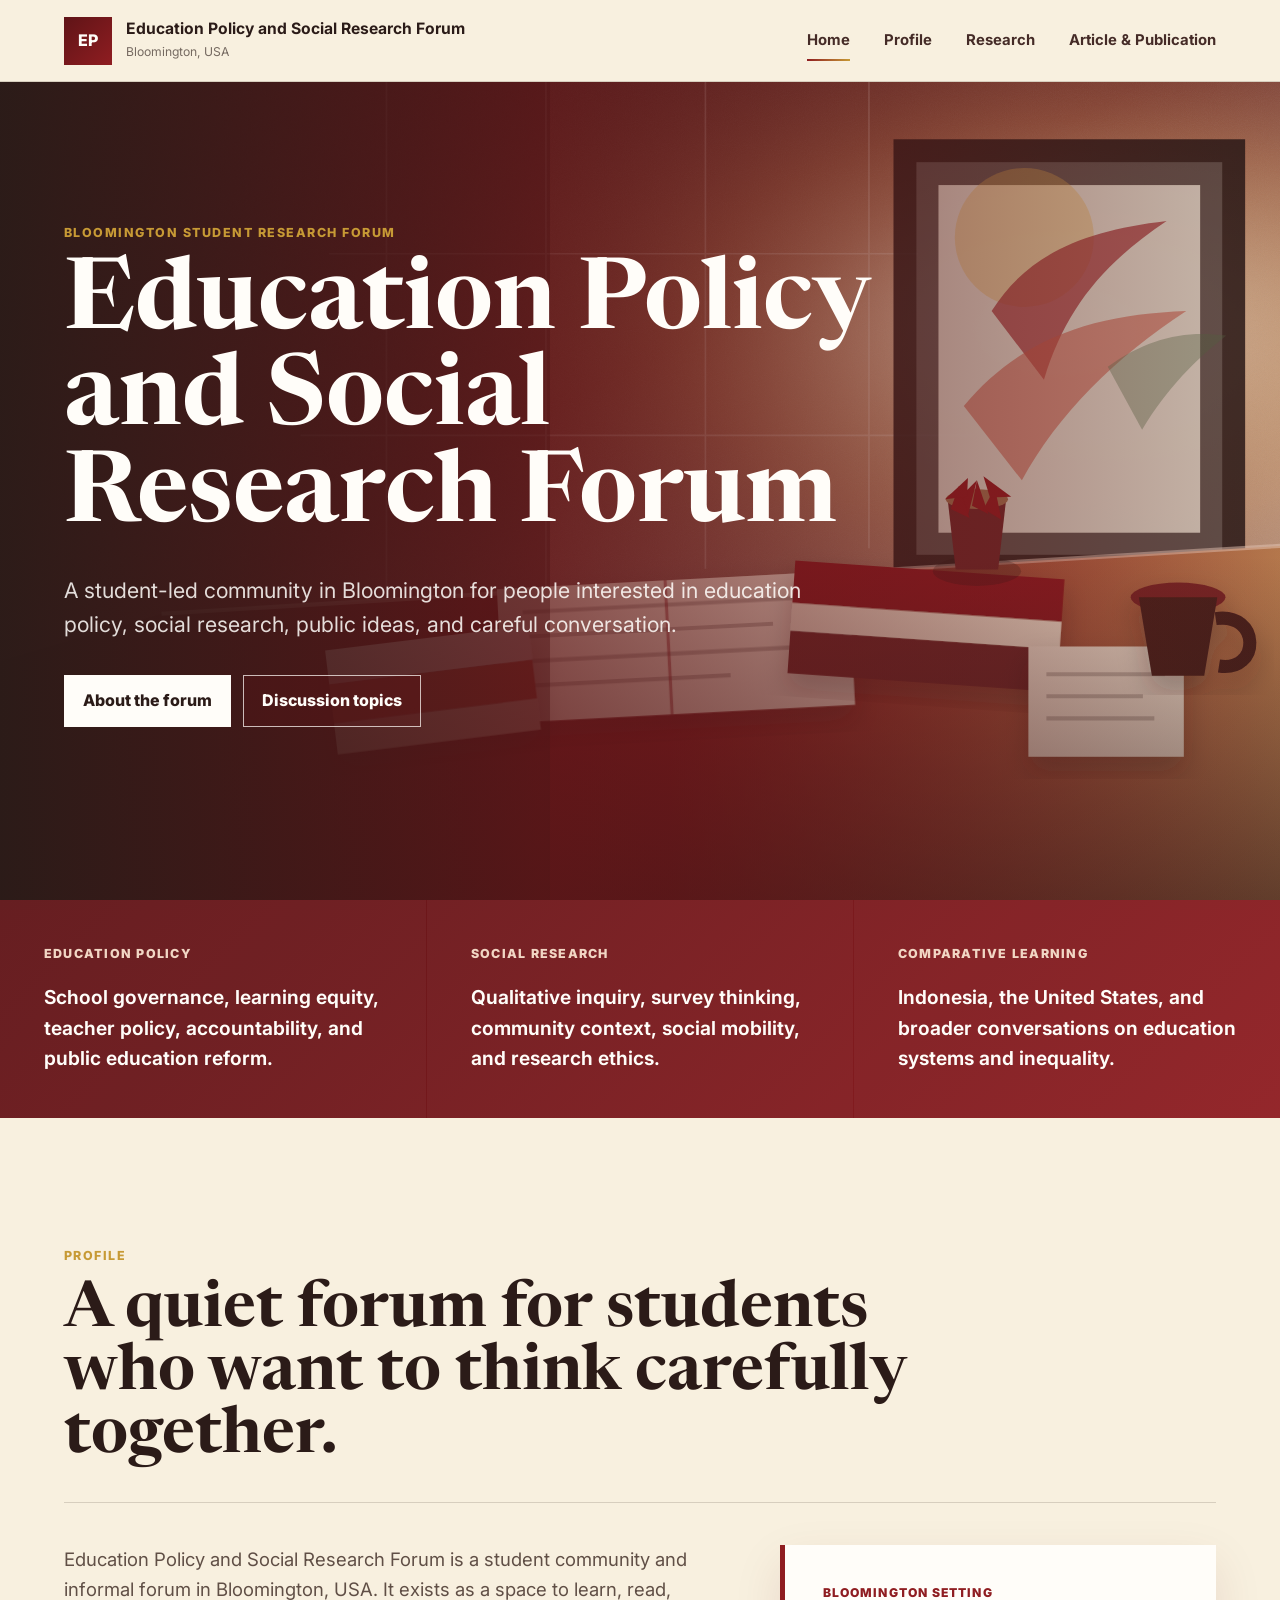
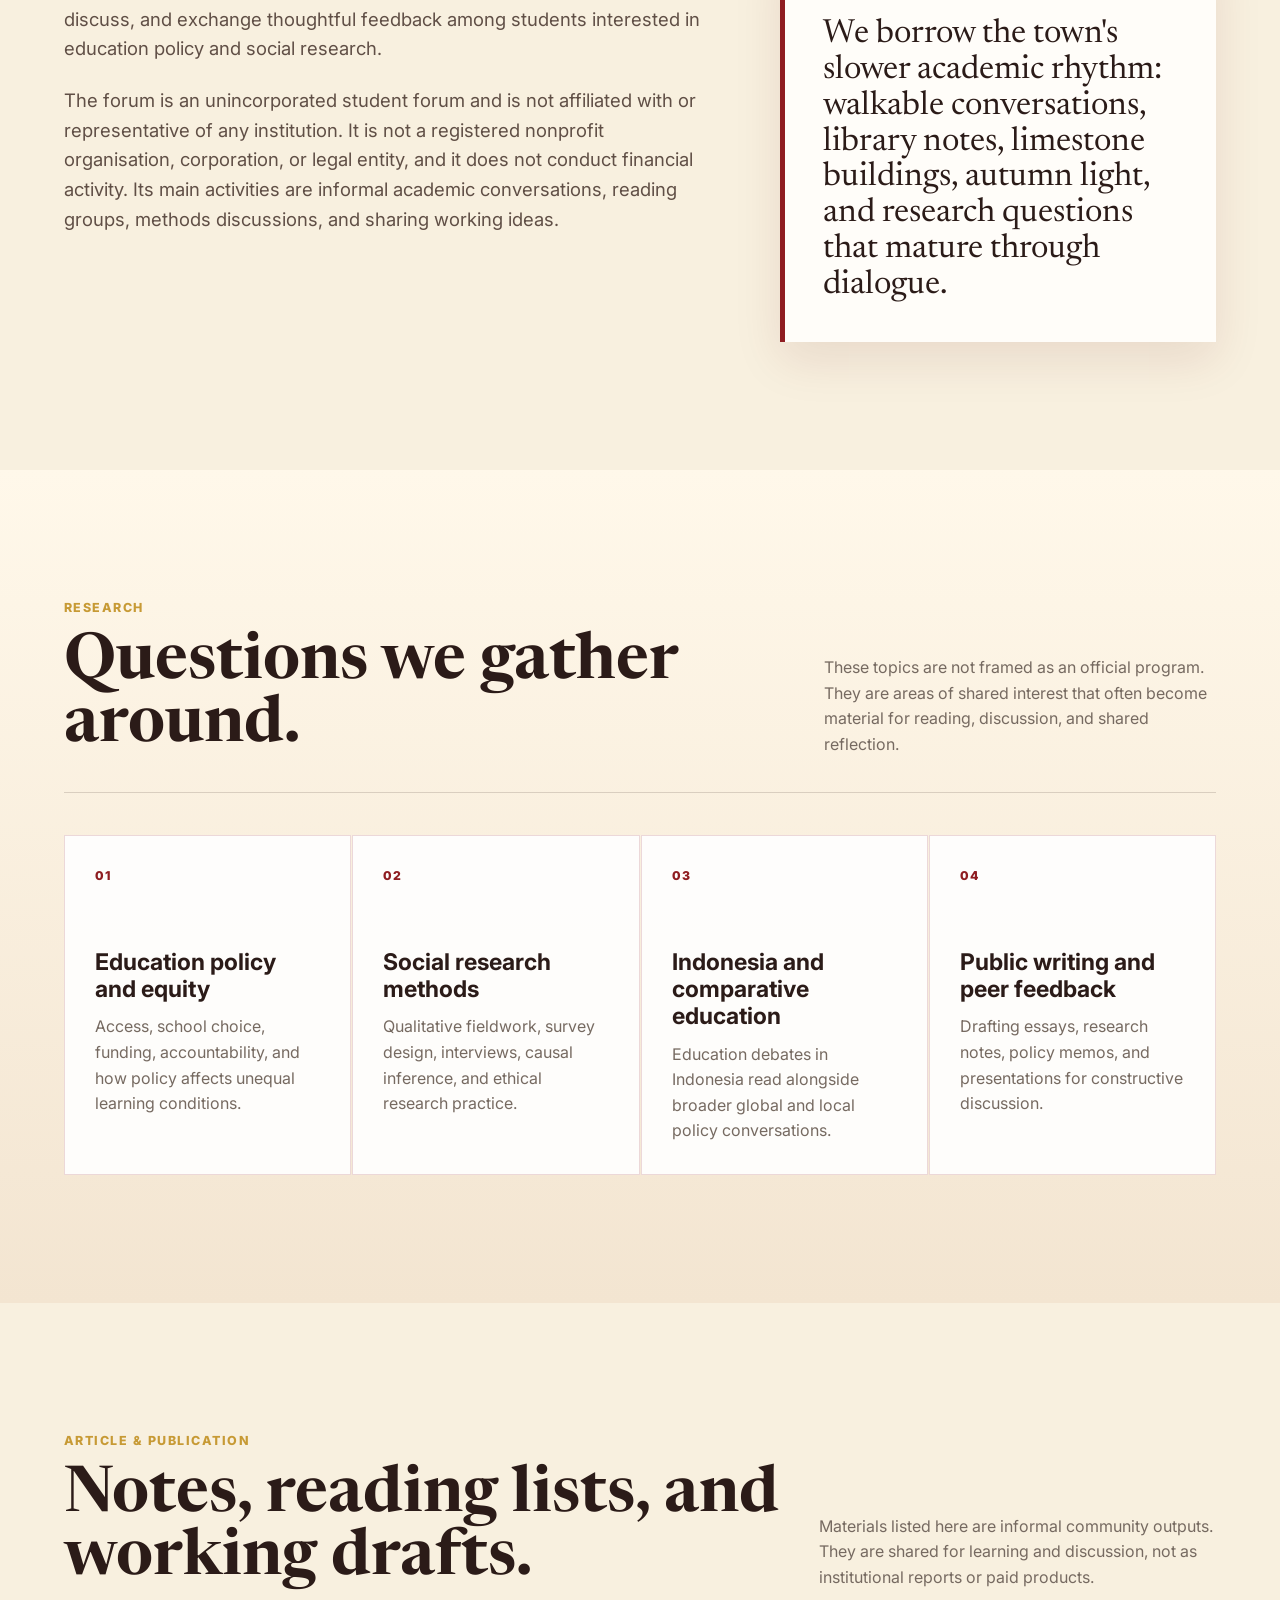
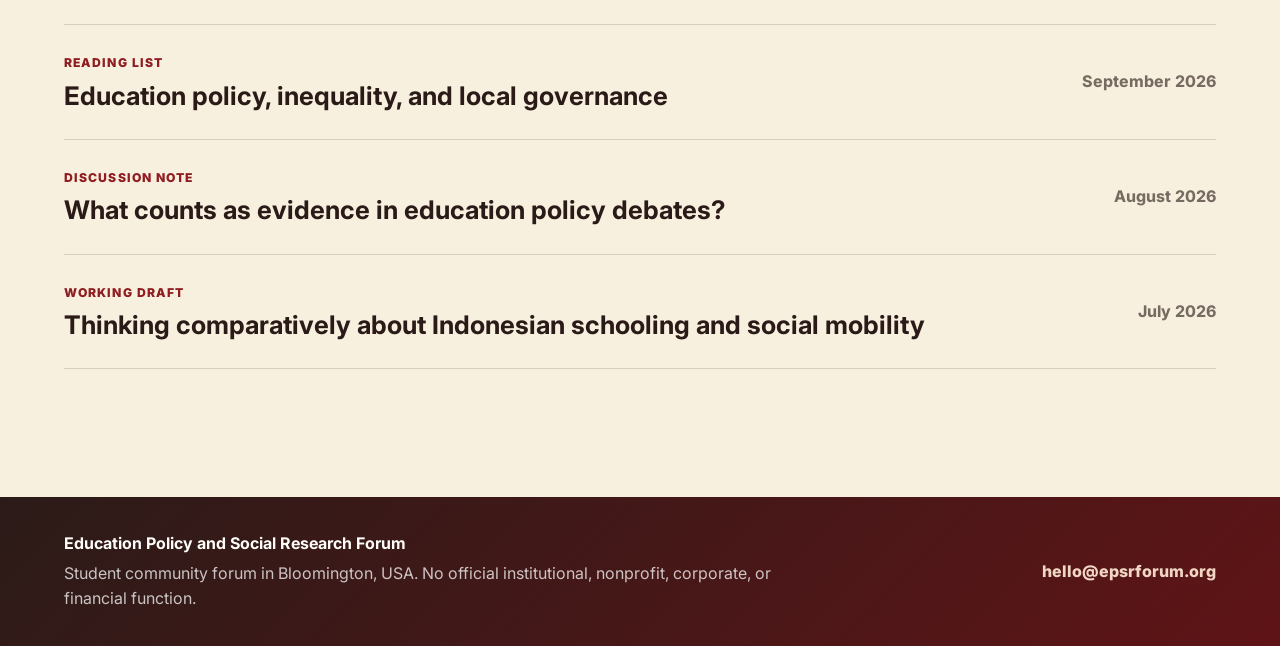
==== index.html @ b60c04cc "Rename site from collective to forum" ====
<!doctype html>
<html lang="en">
  <head>
    <meta charset="utf-8">
    <meta name="viewport" content="width=device-width, initial-scale=1">
    <title>Education Policy and Social Research Forum</title>
    <meta
      name="description"
      content="A student community in Bloomington, USA, for education policy and social research conversations. Not an official institution, nonprofit organisation, corporation, or financial entity."
    >
    <link rel="preconnect" href="https://fonts.googleapis.com">
    <link rel="preconnect" href="https://fonts.gstatic.com" crossorigin>
    <link
      href="https://fonts.googleapis.com/css2?family=Inter:wght@400;500;600;700;800&family=Newsreader:opsz,wght@6..72,500;6..72,650&display=swap"
      rel="stylesheet"
    >
    <link rel="stylesheet" href="styles.css">
  </head>
  <body>
    <header class="site-header" data-header>
      <a class="brand" href="#home" aria-label="Education Policy and Social Research Forum">
        <span class="brand-mark" aria-hidden="true">EP</span>
        <span>
          <strong>Education Policy and Social Research Forum</strong>
          <small>Bloomington, USA</small>
        </span>
      </a>

      <button class="nav-toggle" type="button" aria-label="Open menu" aria-expanded="false" data-nav-toggle>
        <span></span>
        <span></span>
      </button>

      <nav class="site-nav" aria-label="Main navigation" data-nav>
        <a href="#home">Home</a>
        <a href="#profile">Profile</a>
        <a href="#research">Research</a>
        <a href="#publication">Article & Publication</a>
      </nav>
    </header>

    <main>
      <section class="hero" id="home">
        <div class="hero-media" aria-hidden="true">
          <img src="assets/bloomington-study-hero.svg" alt="">
        </div>
        <div class="hero-overlay"></div>
        <div class="hero-content">
          <p class="section-kicker">Bloomington student research forum</p>
          <h1>Education Policy and Social Research Forum</h1>
          <p class="hero-lede">
            A student-led community in Bloomington for people interested in education policy,
            social research, public ideas, and careful conversation.
          </p>
          <div class="hero-actions" aria-label="Primary links">
            <a class="button primary" href="#profile">About the forum</a>
            <a class="button secondary" href="#research">Discussion topics</a>
          </div>
        </div>
      </section>

      <section class="status-band" aria-label="Forum focus areas">
        <article>
          <span>Education policy</span>
          <p>School governance, learning equity, teacher policy, accountability, and public education reform.</p>
        </article>
        <article>
          <span>Social research</span>
          <p>Qualitative inquiry, survey thinking, community context, social mobility, and research ethics.</p>
        </article>
        <article>
          <span>Comparative learning</span>
          <p>Indonesia, the United States, and broader conversations on education systems and inequality.</p>
        </article>
      </section>

      <section class="section profile-section" id="profile">
        <div class="section-heading">
          <p class="section-kicker">Profile</p>
          <h2>A quiet forum for students who want to think carefully together.</h2>
        </div>
        <div class="profile-layout">
          <div class="profile-text">
            <p>
              Education Policy and Social Research Forum is a student community and
              informal forum in Bloomington, USA. It exists as a space to learn, read,
              discuss, and exchange thoughtful feedback among students interested in
              education policy and social research.
            </p>
            <p>
              The forum is an unincorporated student forum and is not affiliated with
              or representative of any institution. It is not a registered nonprofit
              organisation, corporation, or legal entity, and it does not conduct financial
              activity. Its main activities are informal academic conversations, reading
              groups, methods discussions, and sharing working ideas.
            </p>
          </div>
          <aside class="profile-note">
            <span>Bloomington setting</span>
            <p>
              We borrow the town's slower academic rhythm: walkable conversations, library
              notes, limestone buildings, autumn light, and research questions that mature
              through dialogue.
            </p>
          </aside>
        </div>
      </section>

      <section class="section research-section" id="research">
        <div class="section-heading split">
          <div>
            <p class="section-kicker">Research</p>
            <h2>Questions we gather around.</h2>
          </div>
          <p>
            These topics are not framed as an official program. They are areas of shared
            interest that often become material for reading, discussion, and shared reflection.
          </p>
        </div>

        <div class="research-grid">
          <article class="research-card">
            <span>01</span>
            <h3>Education policy and equity</h3>
            <p>Access, school choice, funding, accountability, and how policy affects unequal learning conditions.</p>
          </article>
          <article class="research-card">
            <span>02</span>
            <h3>Social research methods</h3>
            <p>Qualitative fieldwork, survey design, interviews, causal inference, and ethical research practice.</p>
          </article>
          <article class="research-card">
            <span>03</span>
            <h3>Indonesia and comparative education</h3>
            <p>Education debates in Indonesia read alongside broader global and local policy conversations.</p>
          </article>
          <article class="research-card">
            <span>04</span>
            <h3>Public writing and peer feedback</h3>
            <p>Drafting essays, research notes, policy memos, and presentations for constructive discussion.</p>
          </article>
        </div>
      </section>

      <section class="section publication-section" id="publication">
        <div class="publication-head">
          <div>
            <p class="section-kicker">Article & Publication</p>
            <h2>Notes, reading lists, and working drafts.</h2>
          </div>
          <p>
            Materials listed here are informal community outputs. They are shared for learning
            and discussion, not as institutional reports or paid products.
          </p>
        </div>

        <div class="publication-list">
          <article class="publication-item">
            <div>
              <span>Reading list</span>
              <h3>Education policy, inequality, and local governance</h3>
            </div>
            <time datetime="2026-09">September 2026</time>
          </article>
          <article class="publication-item">
            <div>
              <span>Discussion note</span>
              <h3>What counts as evidence in education policy debates?</h3>
            </div>
            <time datetime="2026-08">August 2026</time>
          </article>
          <article class="publication-item">
            <div>
              <span>Working draft</span>
              <h3>Thinking comparatively about Indonesian schooling and social mobility</h3>
            </div>
            <time datetime="2026-07">July 2026</time>
          </article>
        </div>
      </section>
    </main>

    <footer class="site-footer">
      <div>
        <strong>Education Policy and Social Research Forum</strong>
        <p>Student community forum in Bloomington, USA. No official institutional, nonprofit, corporate, or financial function.</p>
      </div>
      <a href="mailto:hello@epsrforum.org">hello@epsrforum.org</a>
    </footer>

    <script src="script.js"></script>
  </body>
</html>
---- styles.css ----
:root {
  --ink: #2b1b18;
  --cream: #f8f0df;
  --cream-strong: #eadcc4;
  --crimson: #8f1d21;
  --crimson-deep: #5f1417;
  --crimson-soft: #f4dfdc;
  --limestone: #f8f0df;
  --limestone-strong: #eadcc4;
  --leaf: #526947;
  --gold: #c79a35;
  --muted: #766a61;
  --line: rgba(43, 27, 24, 0.16);
  --white: #fffdf9;
  --shadow: 0 28px 70px rgba(95, 20, 23, 0.2);
}

* {
  box-sizing: border-box;
}

html {
  scroll-behavior: smooth;
}

section[id] {
  scroll-margin-top: 92px;
}

body {
  margin: 0;
  background: var(--limestone);
  color: var(--ink);
  font-family: Inter, system-ui, -apple-system, BlinkMacSystemFont, "Segoe UI", sans-serif;
  line-height: 1.6;
  text-rendering: optimizeLegibility;
}

a {
  color: inherit;
  text-decoration: none;
}

a:focus-visible,
button:focus-visible {
  outline: 3px solid rgba(143, 29, 33, 0.42);
  outline-offset: 4px;
}

.site-header {
  align-items: center;
  background: rgba(248, 240, 223, 0.92);
  backdrop-filter: blur(18px);
  border-bottom: 1px solid var(--line);
  display: flex;
  gap: 22px;
  height: 82px;
  justify-content: space-between;
  left: 0;
  padding: 0 clamp(20px, 5vw, 72px);
  position: sticky;
  right: 0;
  top: 0;
  z-index: 20;
}

.brand {
  align-items: center;
  display: flex;
  gap: 14px;
  min-width: 320px;
}

.brand-mark {
  align-items: center;
  background: linear-gradient(135deg, var(--crimson-deep), var(--crimson));
  color: var(--white);
  display: inline-flex;
  flex: 0 0 auto;
  font-weight: 800;
  height: 48px;
  justify-content: center;
  letter-spacing: 0;
  width: 48px;
}

.brand strong,
.brand small {
  display: block;
}

.brand strong {
  font-size: 0.98rem;
  line-height: 1.12;
  max-width: 420px;
}

.brand small {
  color: var(--muted);
  font-size: 0.76rem;
  margin-top: 4px;
}

.site-nav {
  align-items: center;
  display: flex;
  gap: clamp(18px, 3vw, 34px);
}

.site-nav a {
  color: #452b27;
  font-size: 0.93rem;
  font-weight: 700;
  position: relative;
}

.site-nav a::after {
  background: linear-gradient(90deg, var(--crimson), var(--gold));
  bottom: -9px;
  content: "";
  height: 2px;
  left: 0;
  position: absolute;
  transform: scaleX(0);
  transform-origin: left;
  transition: transform 180ms ease;
  width: 100%;
}

.site-nav a:hover::after,
.site-nav a.active::after {
  transform: scaleX(1);
}

.nav-toggle {
  background: transparent;
  border: 0;
  display: none;
  height: 42px;
  padding: 0;
  width: 42px;
}

.nav-toggle span {
  background: var(--ink);
  display: block;
  height: 2px;
  margin: 8px 6px;
}

.hero {
  min-height: calc(100vh - 82px);
  overflow: hidden;
  position: relative;
}

.hero-media {
  inset: 0;
  position: absolute;
}

.hero-media img {
  height: 100%;
  object-fit: cover;
  object-position: center;
  width: 100%;
}

.hero-overlay {
  background:
    linear-gradient(90deg, rgba(43, 27, 24, 0.94), rgba(95, 20, 23, 0.7) 42%, rgba(95, 20, 23, 0.08)),
    linear-gradient(0deg, rgba(43, 27, 24, 0.62), transparent 42%);
  inset: 0;
  position: absolute;
}

.hero-content {
  color: var(--white);
  max-width: 980px;
  padding: clamp(82px, 11vw, 150px) clamp(20px, 5vw, 72px) clamp(76px, 9vw, 120px);
  position: relative;
}

.section-kicker {
  color: var(--gold);
  font-size: 0.78rem;
  font-weight: 800;
  letter-spacing: 0.12em;
  margin: 0 0 14px;
  text-transform: uppercase;
}

h1,
h2 {
  font-family: Newsreader, Georgia, serif;
  font-weight: 650;
  letter-spacing: 0;
  line-height: 0.98;
  margin: 0;
}

h1 {
  font-size: clamp(3rem, 7.7vw, 7rem);
  max-width: 980px;
}

h2 {
  font-size: clamp(2.25rem, 5vw, 4.5rem);
  max-width: 900px;
}

h3 {
  letter-spacing: 0;
  line-height: 1.18;
}

.hero-lede {
  color: rgba(255, 253, 249, 0.86);
  font-size: clamp(1.08rem, 1.8vw, 1.34rem);
  margin: 26px 0 0;
  max-width: 760px;
}

.hero-actions {
  display: flex;
  flex-wrap: wrap;
  gap: 12px;
  margin-top: 34px;
}

.button {
  align-items: center;
  border: 1px solid rgba(255, 253, 249, 0.72);
  display: inline-flex;
  font-weight: 800;
  min-height: 50px;
  padding: 12px 18px;
}

.button.primary {
  background: var(--white);
  color: var(--ink);
}

.button.secondary {
  background: rgba(95, 20, 23, 0.28);
  color: var(--white);
}

.status-band {
  background: linear-gradient(135deg, var(--crimson-deep), var(--crimson));
  color: var(--white);
  display: grid;
  gap: 1px;
  grid-template-columns: repeat(3, 1fr);
}

.status-band article {
  background: rgba(255, 255, 255, 0.045);
  min-height: 190px;
  padding: clamp(24px, 4vw, 44px);
}

.status-band span {
  color: #f1d6c4;
  display: block;
  font-size: 0.78rem;
  font-weight: 850;
  letter-spacing: 0.1em;
  margin-bottom: 18px;
  text-transform: uppercase;
}

.status-band p {
  font-size: clamp(1.04rem, 1.5vw, 1.25rem);
  font-weight: 650;
  margin: 0;
  max-width: 430px;
}

.section {
  padding: clamp(76px, 10vw, 128px) clamp(20px, 5vw, 72px);
}

.section-heading {
  border-bottom: 1px solid var(--line);
  padding-bottom: 34px;
}

.section-heading.split {
  align-items: end;
  display: grid;
  gap: 32px;
  grid-template-columns: minmax(0, 0.78fr) minmax(280px, 0.42fr);
}

.section-heading.split > p {
  color: var(--muted);
  margin: 0;
}

.profile-layout {
  display: grid;
  gap: clamp(32px, 6vw, 78px);
  grid-template-columns: minmax(0, 0.85fr) minmax(320px, 0.58fr);
  padding-top: 42px;
}

.profile-text {
  color: #604f46;
  font-size: clamp(1.05rem, 1.45vw, 1.22rem);
}

.profile-text p {
  margin: 0;
  max-width: 820px;
}

.profile-text p + p {
  margin-top: 22px;
}

.profile-note {
  background: var(--white);
  border-left: 5px solid var(--crimson);
  box-shadow: 0 18px 45px rgba(95, 20, 23, 0.1);
  min-height: 280px;
  padding: clamp(24px, 4vw, 38px);
}

.profile-note span,
.publication-item span,
.research-card span {
  color: var(--crimson);
  display: block;
  font-size: 0.76rem;
  font-weight: 850;
  letter-spacing: 0.09em;
  text-transform: uppercase;
}

.profile-note p {
  font-family: Newsreader, Georgia, serif;
  font-size: clamp(1.55rem, 2.6vw, 2.1rem);
  line-height: 1.08;
  margin: 14px 0 0;
}

.research-section {
  background: linear-gradient(180deg, #fff8ea, #f3e5d1);
}

.research-grid {
  display: grid;
  gap: 1px;
  grid-template-columns: repeat(4, minmax(0, 1fr));
  margin-top: 42px;
}

.research-card {
  background: rgba(255, 255, 255, 0.9);
  border: 1px solid rgba(143, 29, 33, 0.16);
  min-height: 330px;
  padding: clamp(22px, 3vw, 30px);
}

.research-card span {
  margin-bottom: 64px;
}

.research-card h3 {
  font-size: clamp(1.2rem, 1.8vw, 1.55rem);
  margin: 0;
}

.research-card p {
  color: var(--muted);
  margin: 11px 0 0;
}

.publication-head {
  align-items: end;
  border-bottom: 1px solid var(--line);
  display: grid;
  gap: 32px;
  grid-template-columns: minmax(0, 0.82fr) minmax(280px, 0.45fr);
  padding-bottom: 34px;
}

.publication-head > p {
  color: var(--muted);
  margin: 0;
}

.publication-list {
  border-top: 0;
}

.publication-item {
  align-items: center;
  border-bottom: 1px solid var(--line);
  display: grid;
  gap: 20px;
  grid-template-columns: minmax(0, 1fr) auto;
  padding: 28px 0;
}

.publication-item h3 {
  font-size: clamp(1.16rem, 2vw, 1.65rem);
  margin: 8px 0 0;
  max-width: 880px;
}

.publication-item time {
  color: var(--muted);
  font-weight: 750;
  white-space: nowrap;
}

.site-footer {
  align-items: center;
  background: linear-gradient(135deg, var(--ink), var(--crimson-deep));
  color: var(--white);
  display: flex;
  gap: 24px;
  justify-content: space-between;
  padding: 34px clamp(20px, 5vw, 72px);
}

.site-footer p {
  color: rgba(255, 255, 255, 0.74);
  margin: 4px 0 0;
  max-width: 760px;
}

.site-footer a {
  color: #f1d6c4;
  font-weight: 800;
}

@media (max-width: 1060px) {
  .site-header {
    gap: 16px;
  }

  .brand {
    min-width: 260px;
  }

  .brand strong {
    max-width: 330px;
  }

  .research-grid {
    grid-template-columns: repeat(2, minmax(0, 1fr));
  }
}

@media (max-width: 840px) {
  .site-header {
    height: 76px;
    padding-left: 16px;
    padding-right: 18px;
  }

  .brand {
    min-width: 0;
  }

  .brand strong {
    font-size: 0.92rem;
    max-width: 220px;
  }

  .brand small {
    display: none;
  }

  .nav-toggle {
    display: block;
    flex: 0 0 auto;
  }

  .site-nav {
    align-items: stretch;
    background: var(--white);
    border-bottom: 1px solid var(--line);
    box-shadow: var(--shadow);
    display: none;
    flex-direction: column;
    gap: 0;
    left: 0;
    padding: 12px 20px 20px;
    position: absolute;
    right: 0;
    top: 76px;
  }

  .site-nav.is-open {
    display: flex;
  }

  .site-nav a {
    border-bottom: 1px solid var(--line);
    padding: 14px 0;
  }

  .site-nav a::after {
    display: none;
  }

  .hero {
    min-height: 720px;
  }

  .hero-overlay {
    background:
      linear-gradient(90deg, rgba(43, 27, 24, 0.95), rgba(95, 20, 23, 0.76)),
      linear-gradient(0deg, rgba(43, 27, 24, 0.58), transparent 44%);
  }

  .hero-content {
    padding-top: 76px;
  }

  .status-band,
  .profile-layout,
  .section-heading.split,
  .publication-head,
  .research-grid {
    grid-template-columns: 1fr;
  }

  .status-band article {
    min-height: 146px;
  }

  .research-card {
    min-height: 250px;
  }

  .research-card span {
    margin-bottom: 38px;
  }

  .publication-item {
    align-items: start;
    grid-template-columns: 1fr;
  }

  .site-footer {
    align-items: flex-start;
    flex-direction: column;
  }
}

@media (max-width: 520px) {
  .brand-mark {
    height: 44px;
    width: 44px;
  }

  .brand strong {
    max-width: 190px;
  }

  .button {
    justify-content: center;
    width: 100%;
  }
}

@media (prefers-reduced-motion: reduce) {
  *,
  *::before,
  *::after {
    scroll-behavior: auto !important;
    transition: none !important;
  }
}
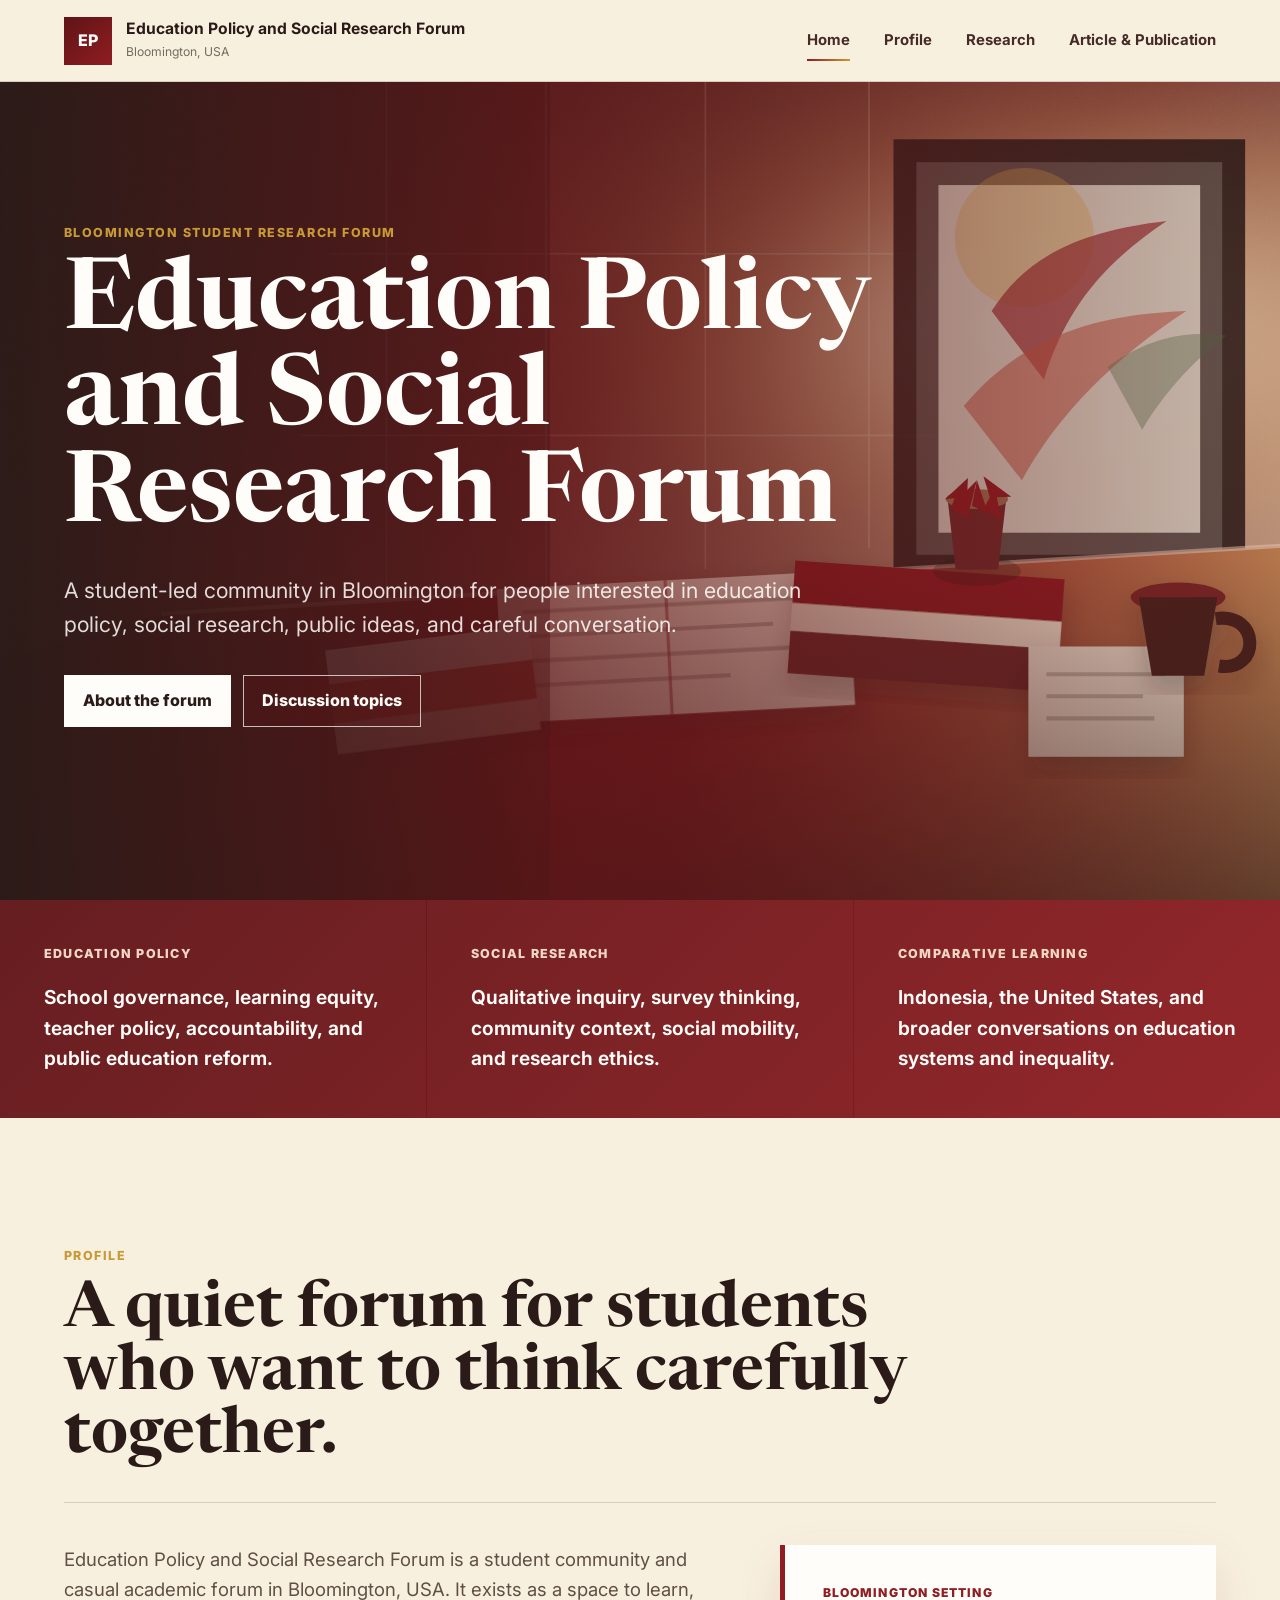
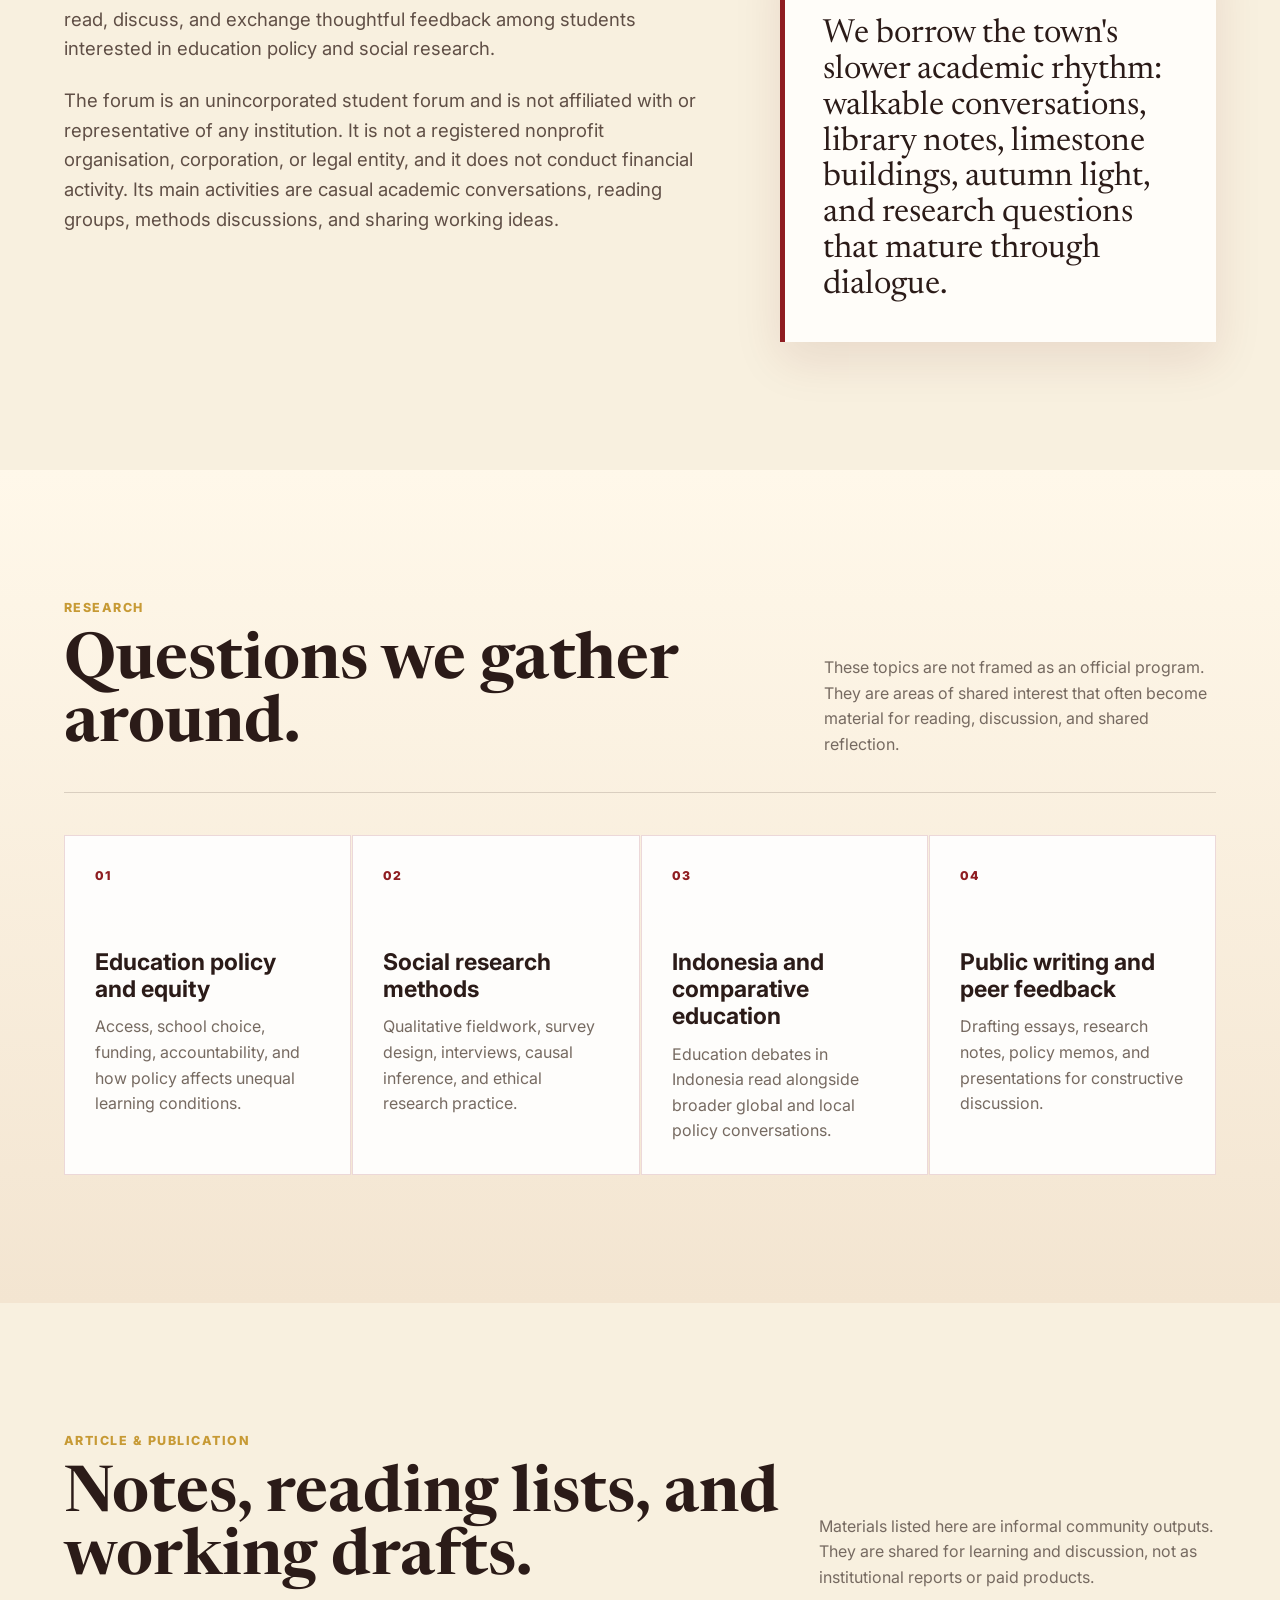
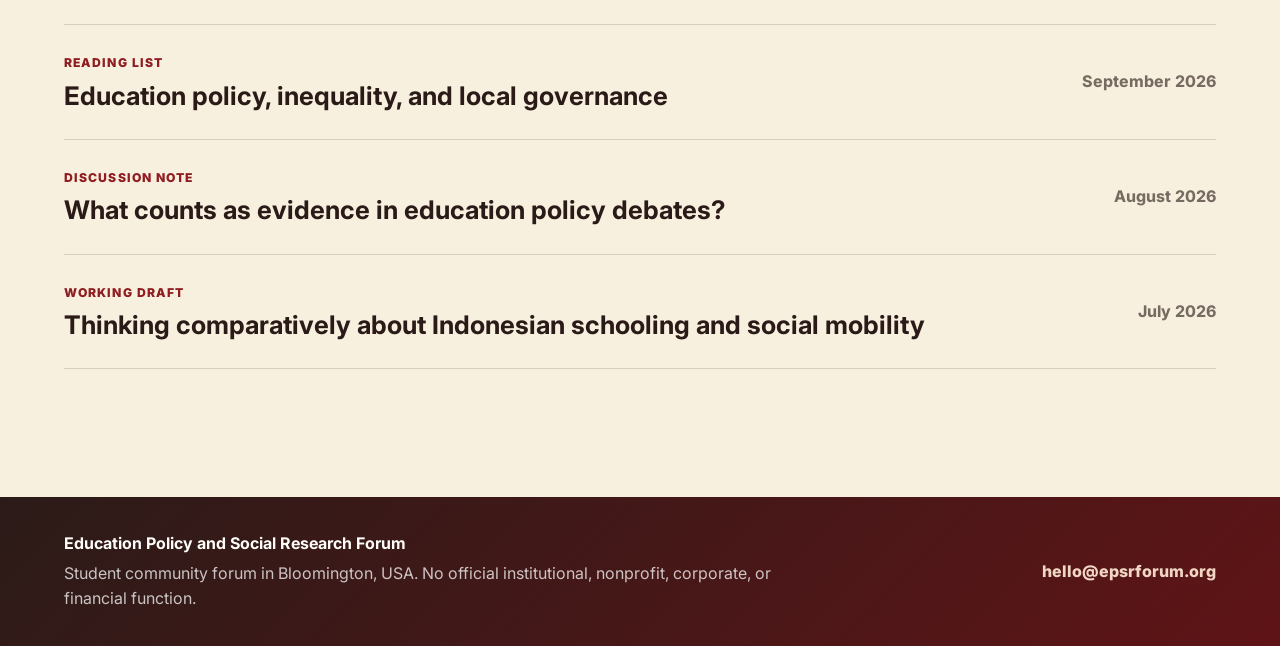
==== commit 866da1d1: "Refine forum profile language" ====
--- a/index.html
+++ b/index.html
@@ -83,7 +83,7 @@
           <div class="profile-text">
             <p>
               Education Policy and Social Research Forum is a student community and
-              informal forum in Bloomington, USA. It exists as a space to learn, read,
+              casual academic forum in Bloomington, USA. It exists as a space to learn, read,
               discuss, and exchange thoughtful feedback among students interested in
               education policy and social research.
             </p>
@@ -91,7 +91,7 @@
               The forum is an unincorporated student forum and is not affiliated with
               or representative of any institution. It is not a registered nonprofit
               organisation, corporation, or legal entity, and it does not conduct financial
-              activity. Its main activities are informal academic conversations, reading
+              activity. Its main activities are casual academic conversations, reading
               groups, methods discussions, and sharing working ideas.
             </p>
           </div>
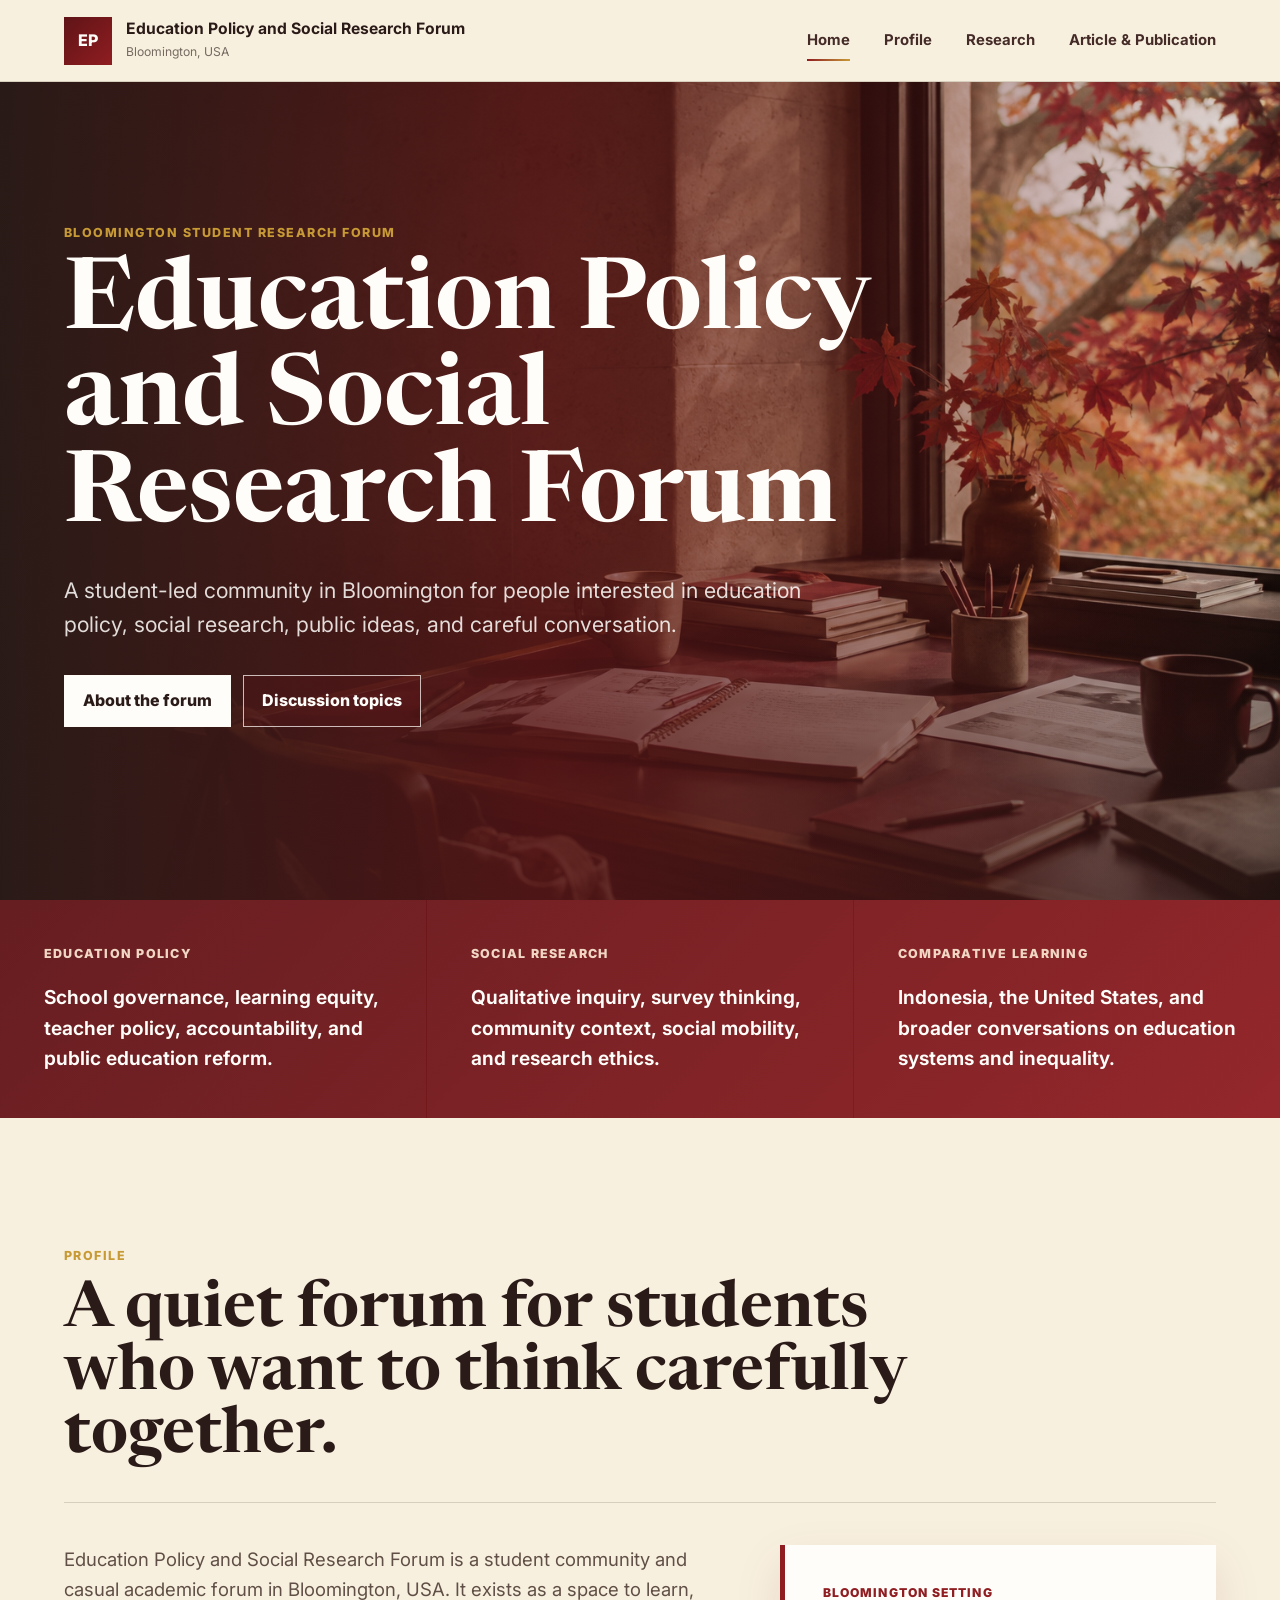
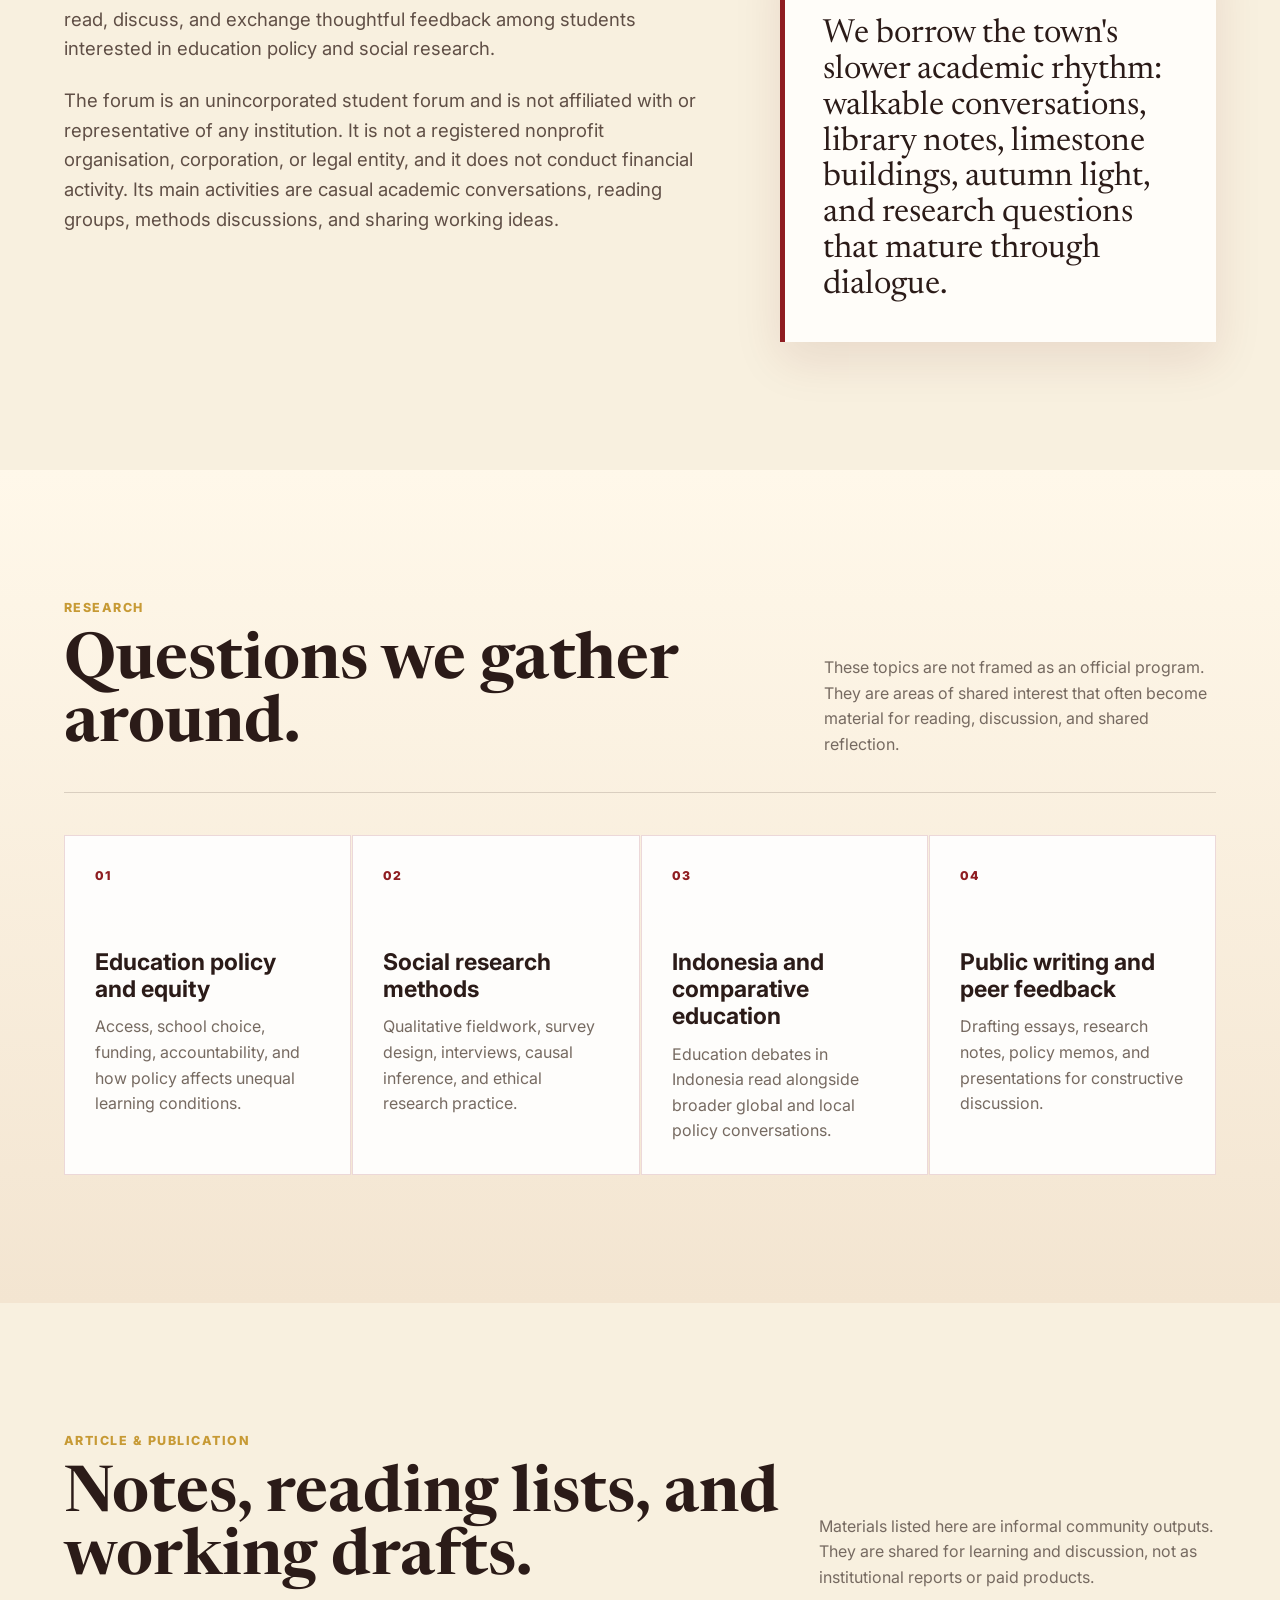
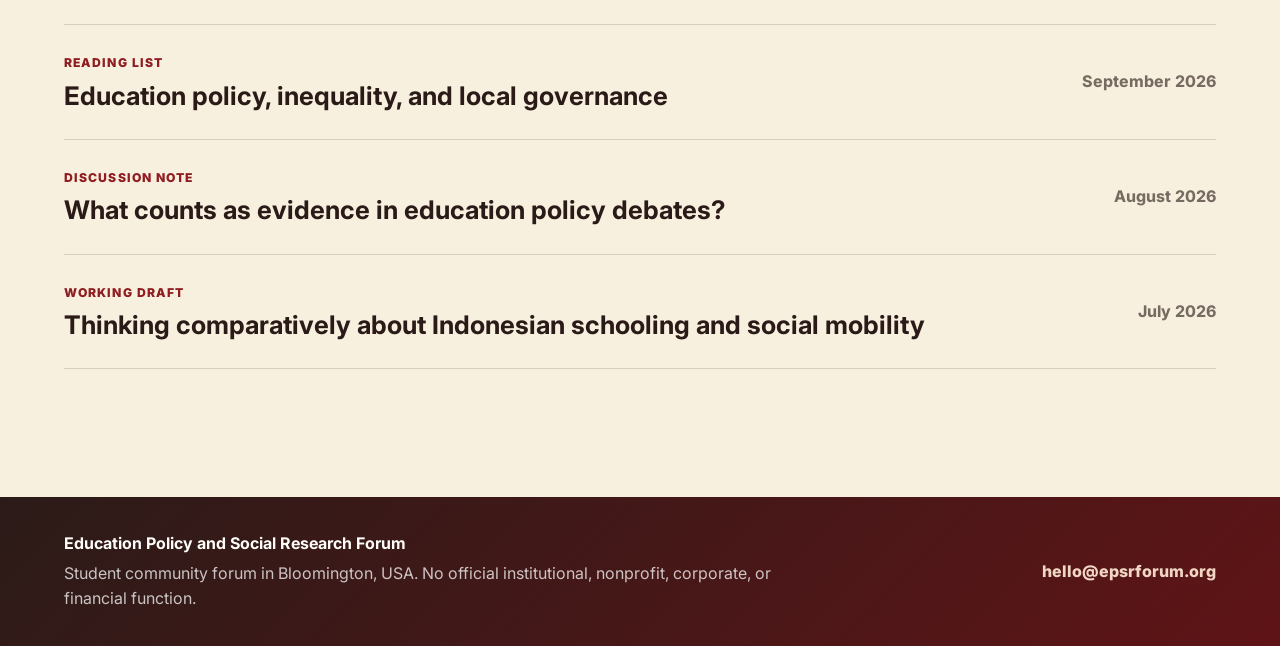
==== commit e10ded85: "Restore autumn hero image" ====
--- a/index.html
+++ b/index.html
@@ -42,7 +42,7 @@
     <main>
       <section class="hero" id="home">
         <div class="hero-media" aria-hidden="true">
-          <img src="assets/bloomington-study-hero.svg" alt="">
+          <img src="assets/bloomington-study-hero.png" alt="">
         </div>
         <div class="hero-overlay"></div>
         <div class="hero-content">
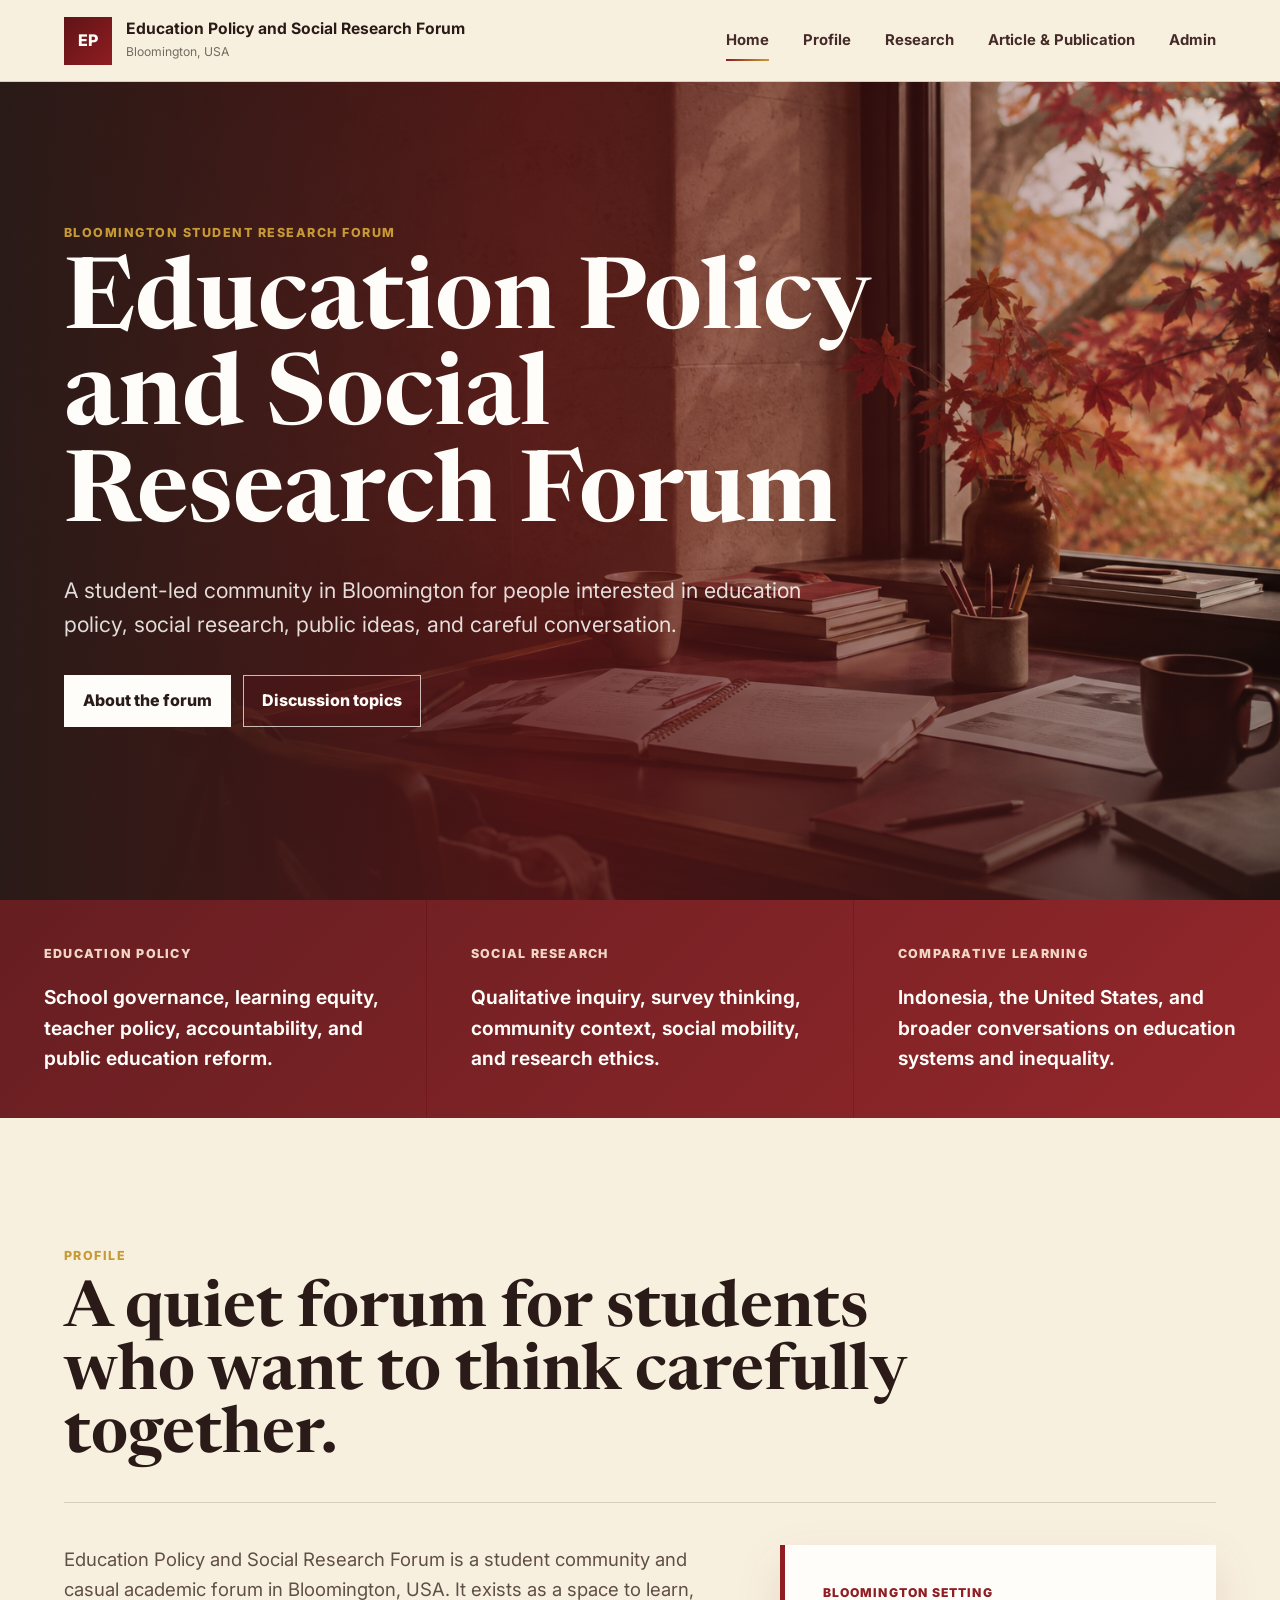
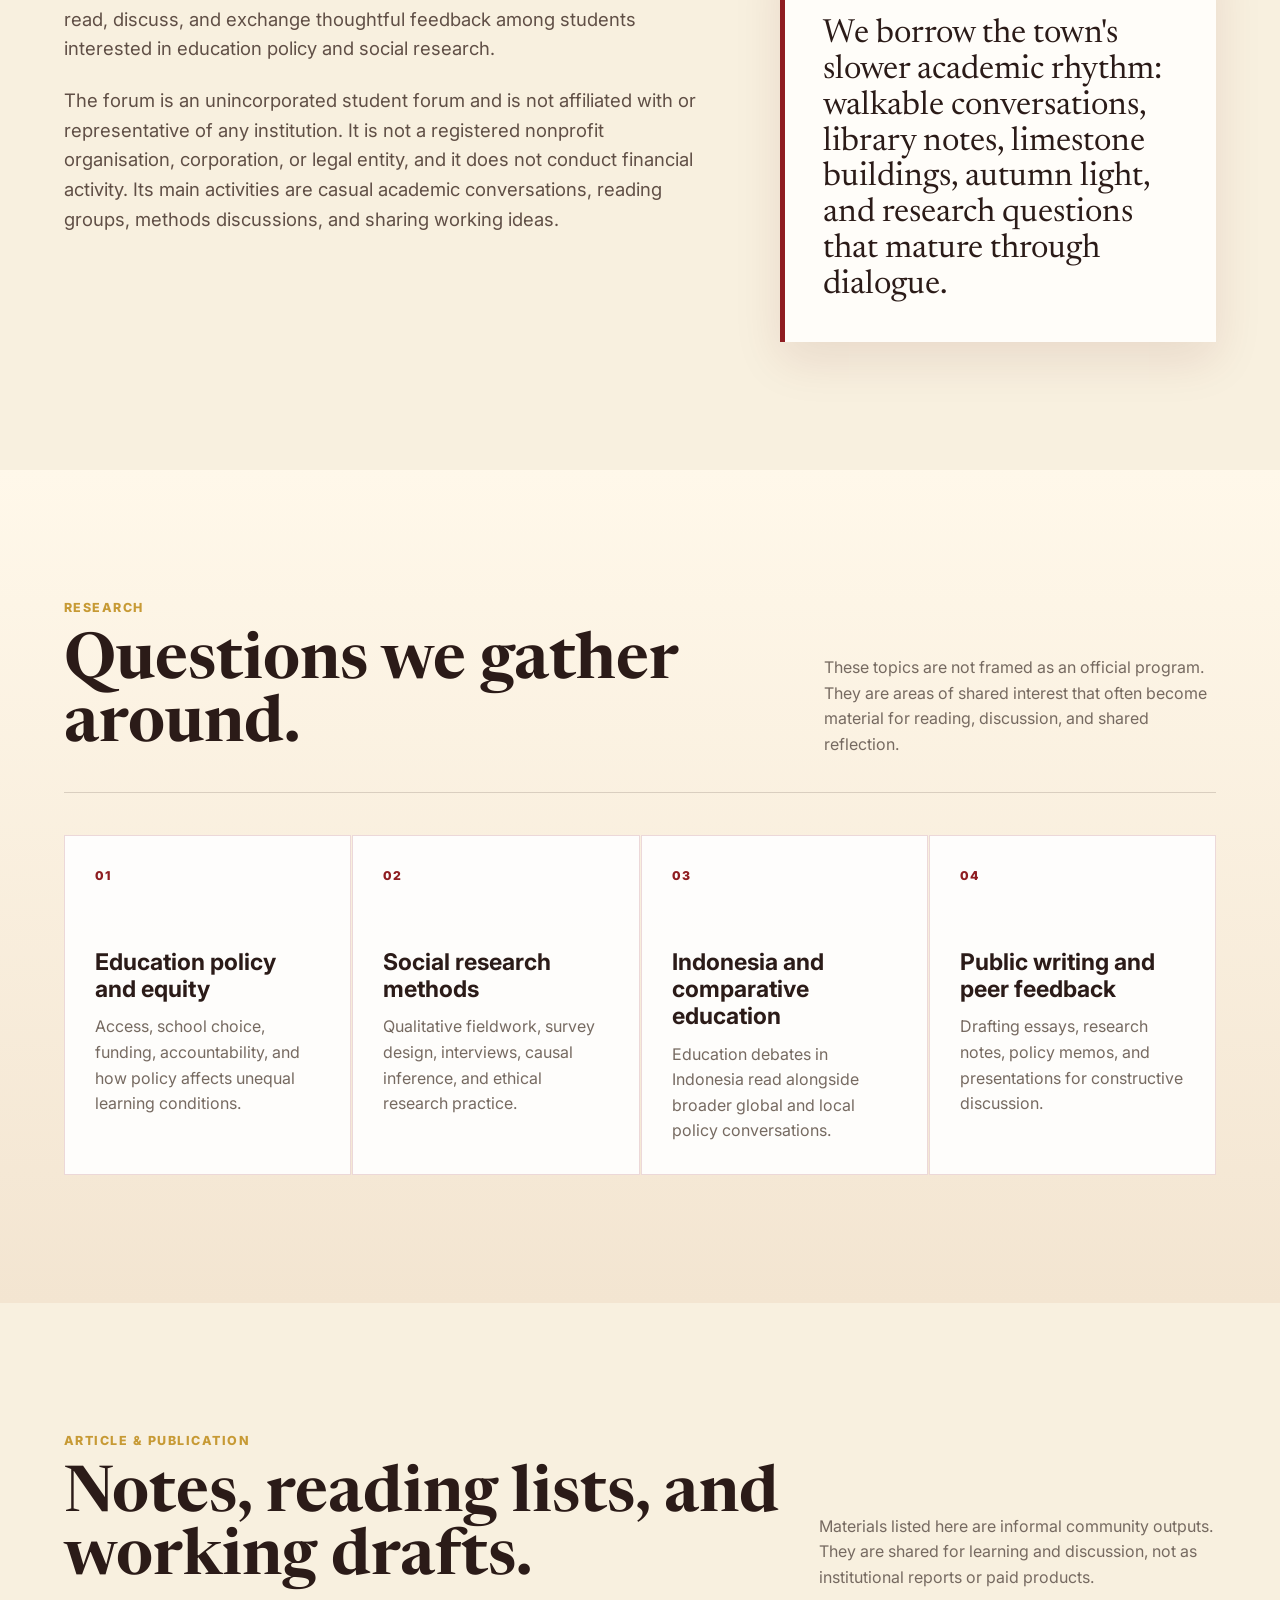
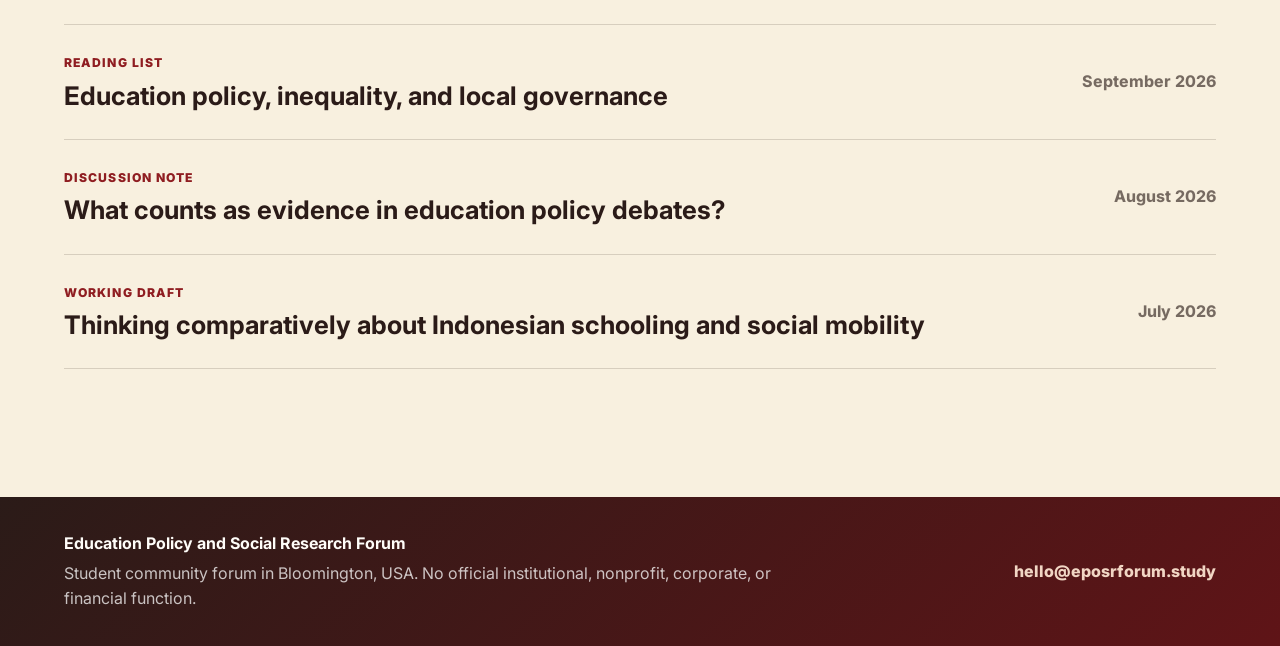
==== commit 4b3b9fc2: "Add static admin dashboard" ====
--- a/index.html
+++ b/index.html
@@ -18,11 +18,11 @@
   </head>
   <body>
     <header class="site-header" data-header>
-      <a class="brand" href="#home" aria-label="Education Policy and Social Research Forum">
+      <a class="brand" href="#home" aria-label="Education Policy and Social Research Forum" data-site-title-aria>
         <span class="brand-mark" aria-hidden="true">EP</span>
         <span>
-          <strong>Education Policy and Social Research Forum</strong>
-          <small>Bloomington, USA</small>
+          <strong data-site-title>Education Policy and Social Research Forum</strong>
+          <small data-site-location>Bloomington, USA</small>
         </span>
       </a>
 
@@ -36,6 +36,7 @@
         <a href="#profile">Profile</a>
         <a href="#research">Research</a>
         <a href="#publication">Article & Publication</a>
+        <a href="admin.html">Admin</a>
       </nav>
     </header>
 
@@ -46,20 +47,20 @@
         </div>
         <div class="hero-overlay"></div>
         <div class="hero-content">
-          <p class="section-kicker">Bloomington student research forum</p>
-          <h1>Education Policy and Social Research Forum</h1>
-          <p class="hero-lede">
+          <p class="section-kicker" data-hero-kicker>Bloomington student research forum</p>
+          <h1 data-hero-title>Education Policy and Social Research Forum</h1>
+          <p class="hero-lede" data-hero-lead>
             A student-led community in Bloomington for people interested in education policy,
             social research, public ideas, and careful conversation.
           </p>
           <div class="hero-actions" aria-label="Primary links">
-            <a class="button primary" href="#profile">About the forum</a>
-            <a class="button secondary" href="#research">Discussion topics</a>
+            <a class="button primary" href="#profile" data-primary-action>About the forum</a>
+            <a class="button secondary" href="#research" data-secondary-action>Discussion topics</a>
           </div>
         </div>
       </section>
 
-      <section class="status-band" aria-label="Forum focus areas">
+      <section class="status-band" aria-label="Forum focus areas" data-focus-list>
         <article>
           <span>Education policy</span>
           <p>School governance, learning equity, teacher policy, accountability, and public education reform.</p>
@@ -76,11 +77,11 @@
 
       <section class="section profile-section" id="profile">
         <div class="section-heading">
-          <p class="section-kicker">Profile</p>
-          <h2>A quiet forum for students who want to think carefully together.</h2>
+          <p class="section-kicker" data-profile-kicker>Profile</p>
+          <h2 data-profile-title>A quiet forum for students who want to think carefully together.</h2>
         </div>
         <div class="profile-layout">
-          <div class="profile-text">
+          <div class="profile-text" data-profile-paragraphs>
             <p>
               Education Policy and Social Research Forum is a student community and
               casual academic forum in Bloomington, USA. It exists as a space to learn, read,
@@ -96,8 +97,8 @@
             </p>
           </div>
           <aside class="profile-note">
-            <span>Bloomington setting</span>
-            <p>
+            <span data-profile-note-title>Bloomington setting</span>
+            <p data-profile-note-body>
               We borrow the town's slower academic rhythm: walkable conversations, library
               notes, limestone buildings, autumn light, and research questions that mature
               through dialogue.
@@ -109,16 +110,16 @@
       <section class="section research-section" id="research">
         <div class="section-heading split">
           <div>
-            <p class="section-kicker">Research</p>
-            <h2>Questions we gather around.</h2>
+            <p class="section-kicker" data-research-kicker>Research</p>
+            <h2 data-research-title>Questions we gather around.</h2>
           </div>
-          <p>
+          <p data-research-intro>
             These topics are not framed as an official program. They are areas of shared
             interest that often become material for reading, discussion, and shared reflection.
           </p>
         </div>
 
-        <div class="research-grid">
+        <div class="research-grid" data-research-list>
           <article class="research-card">
             <span>01</span>
             <h3>Education policy and equity</h3>
@@ -145,16 +146,16 @@
       <section class="section publication-section" id="publication">
         <div class="publication-head">
           <div>
-            <p class="section-kicker">Article & Publication</p>
-            <h2>Notes, reading lists, and working drafts.</h2>
+            <p class="section-kicker" data-publication-kicker>Article & Publication</p>
+            <h2 data-publication-title>Notes, reading lists, and working drafts.</h2>
           </div>
-          <p>
+          <p data-publication-intro>
             Materials listed here are informal community outputs. They are shared for learning
             and discussion, not as institutional reports or paid products.
           </p>
         </div>
 
-        <div class="publication-list">
+        <div class="publication-list" data-publication-list>
           <article class="publication-item">
             <div>
               <span>Reading list</span>
@@ -182,12 +183,13 @@
 
     <footer class="site-footer">
       <div>
-        <strong>Education Policy and Social Research Forum</strong>
-        <p>Student community forum in Bloomington, USA. No official institutional, nonprofit, corporate, or financial function.</p>
+        <strong data-footer-title>Education Policy and Social Research Forum</strong>
+        <p data-footer-note>Student community forum in Bloomington, USA. No official institutional, nonprofit, corporate, or financial function.</p>
       </div>
-      <a href="mailto:hello@epsrforum.org">hello@epsrforum.org</a>
+      <a href="mailto:hello@eposrforum.study" data-footer-email>hello@eposrforum.study</a>
     </footer>
 
+    <script src="content-store.js"></script>
     <script src="script.js"></script>
   </body>
 </html>
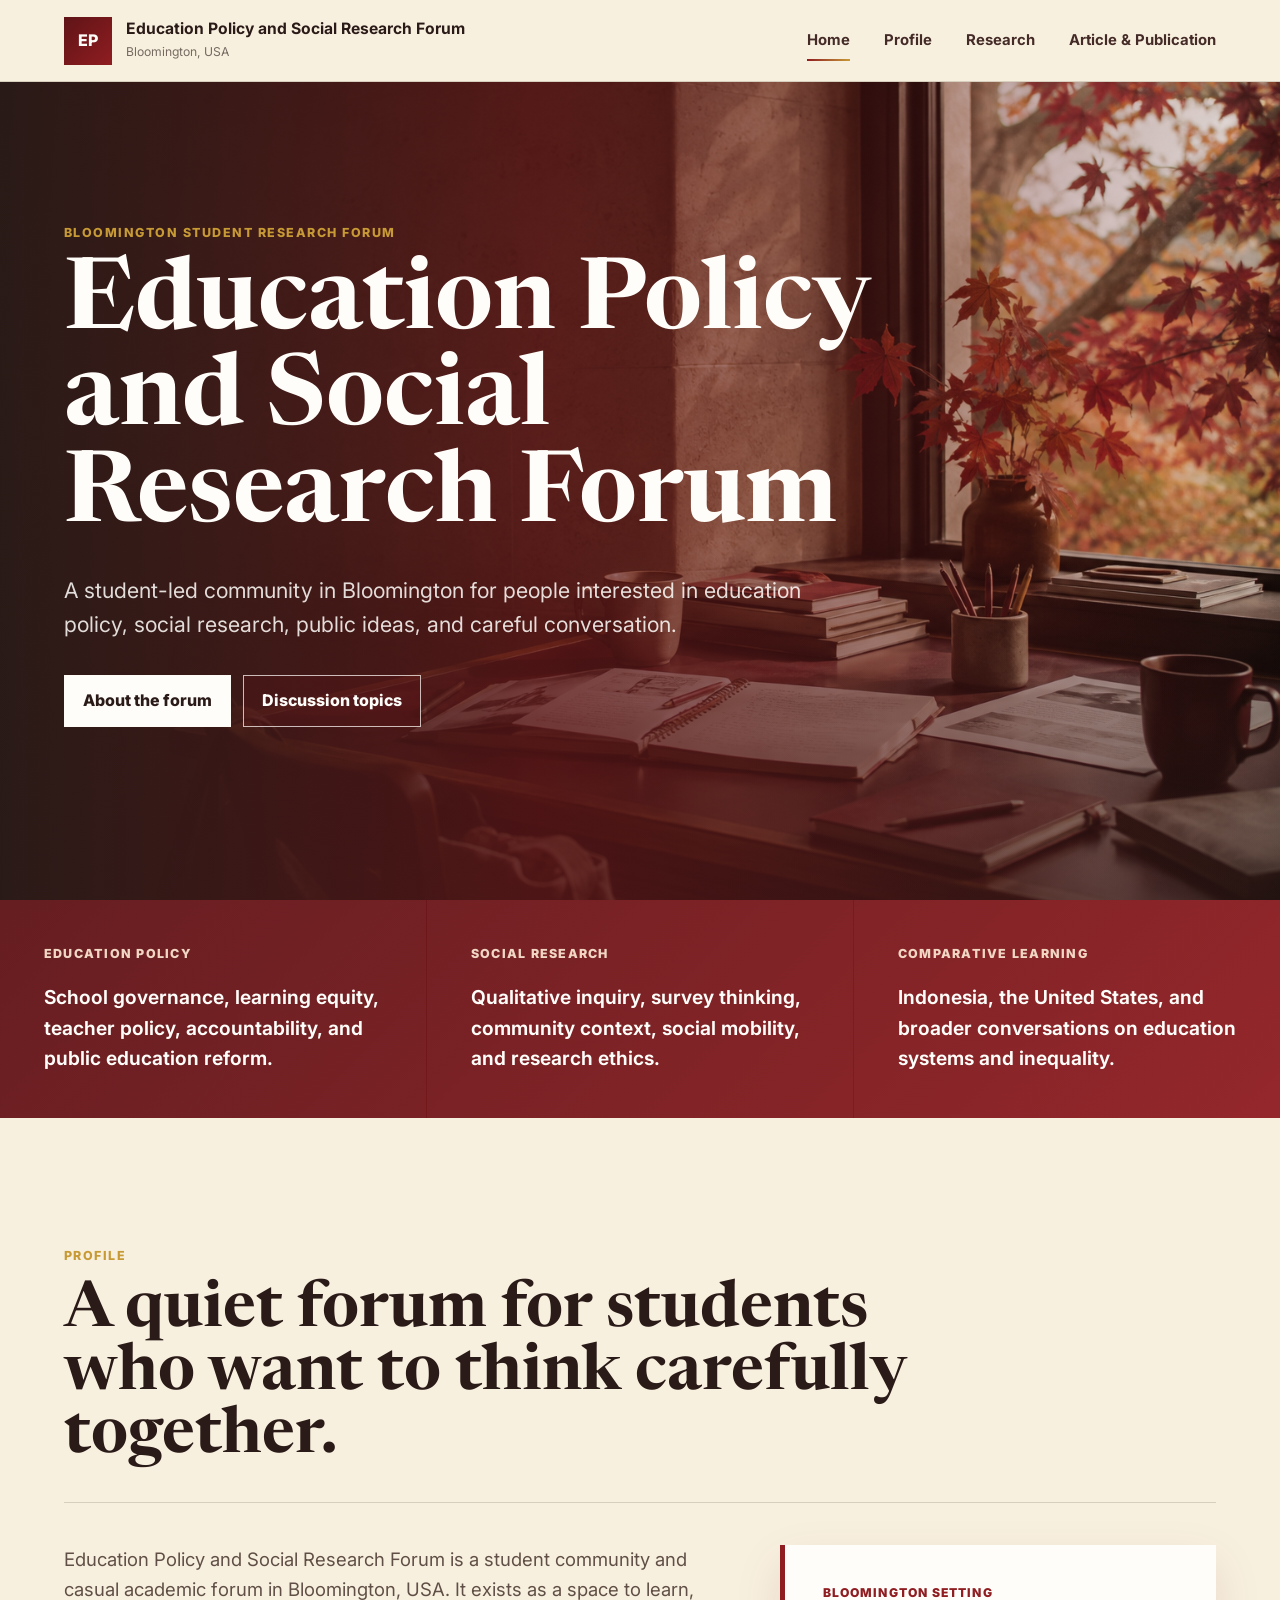
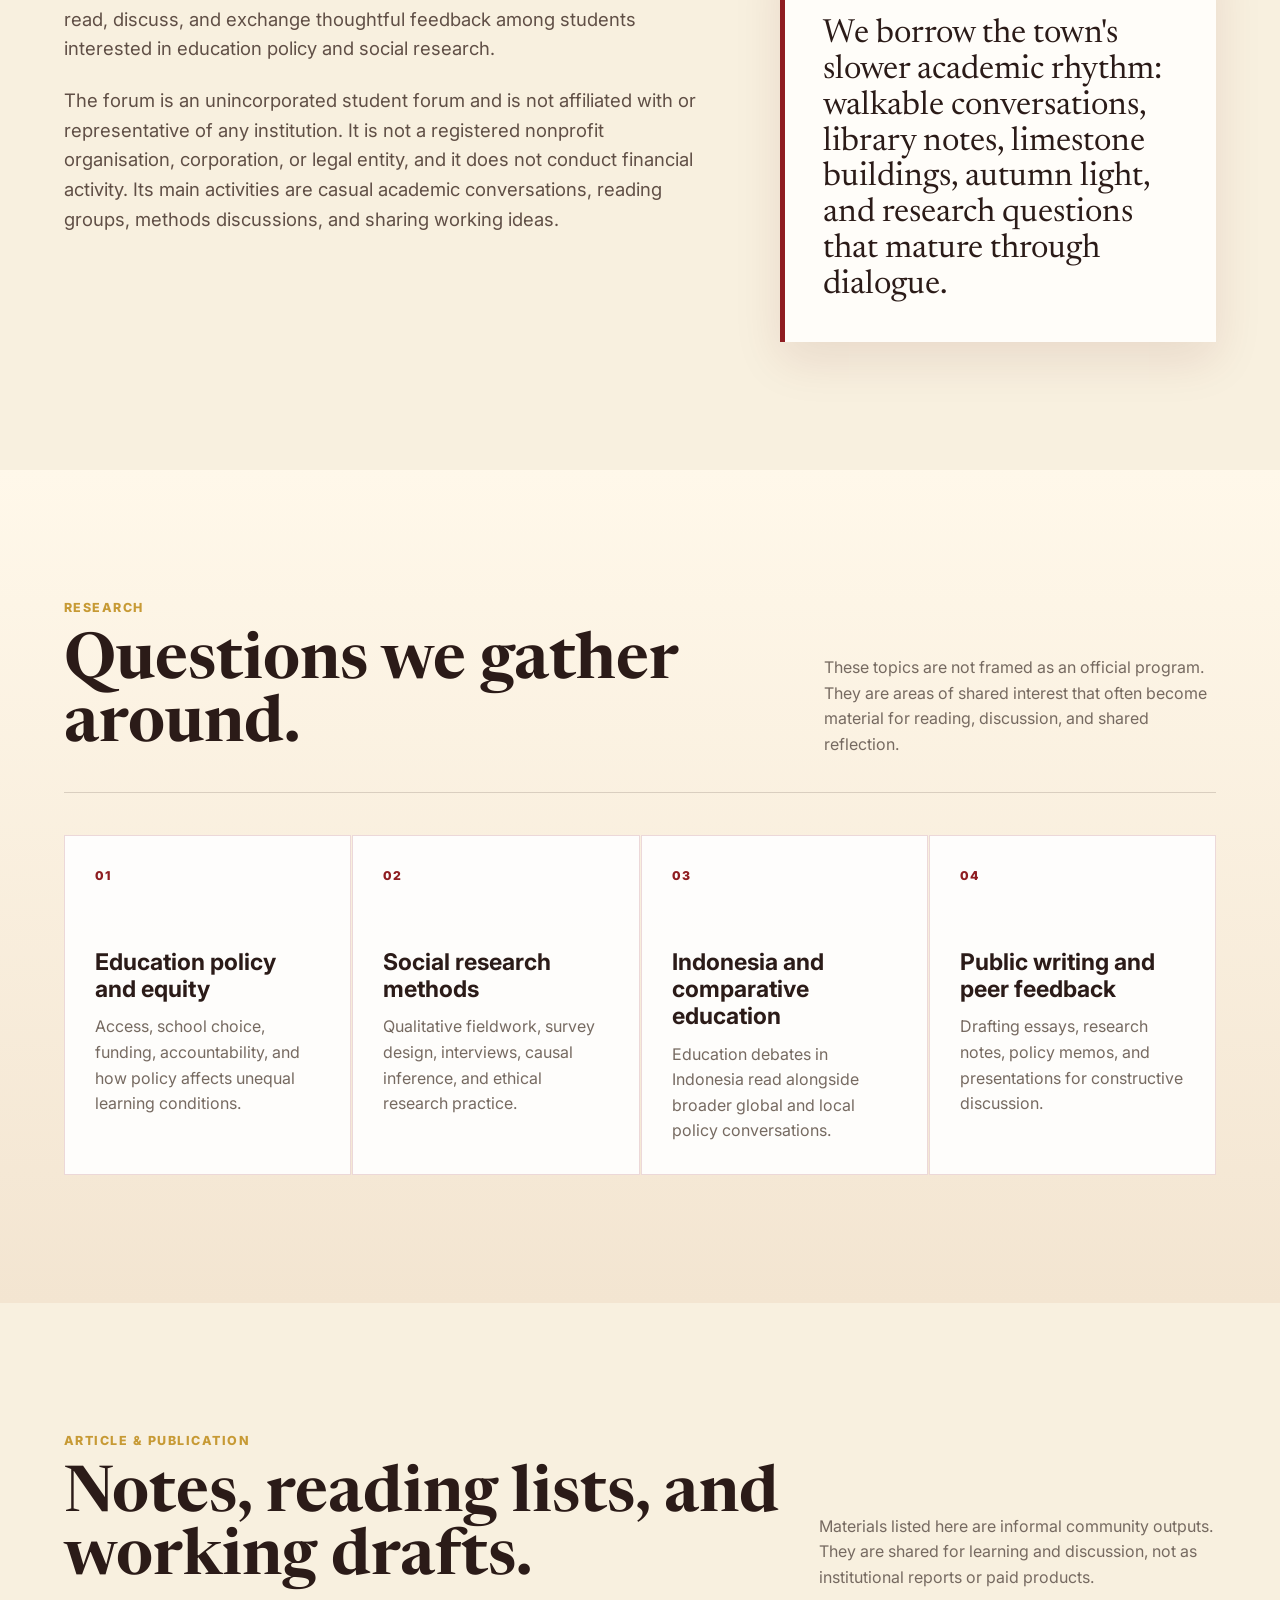
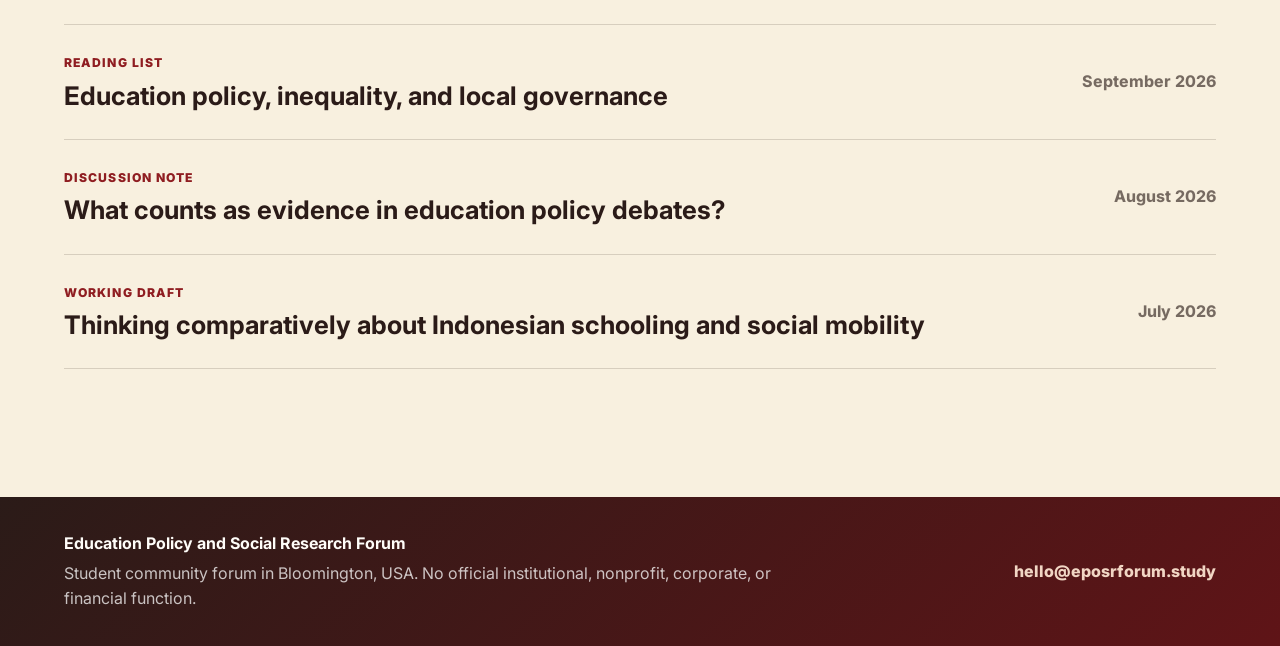
==== commit e9e85770: "Keep website static" ====
--- a/index.html
+++ b/index.html
@@ -36,7 +36,6 @@
         <a href="#profile">Profile</a>
         <a href="#research">Research</a>
         <a href="#publication">Article & Publication</a>
-        <a href="admin.html">Admin</a>
       </nav>
     </header>
 
@@ -189,7 +188,6 @@
       <a href="mailto:hello@eposrforum.study" data-footer-email>hello@eposrforum.study</a>
     </footer>
 
-    <script src="content-store.js"></script>
     <script src="script.js"></script>
   </body>
 </html>
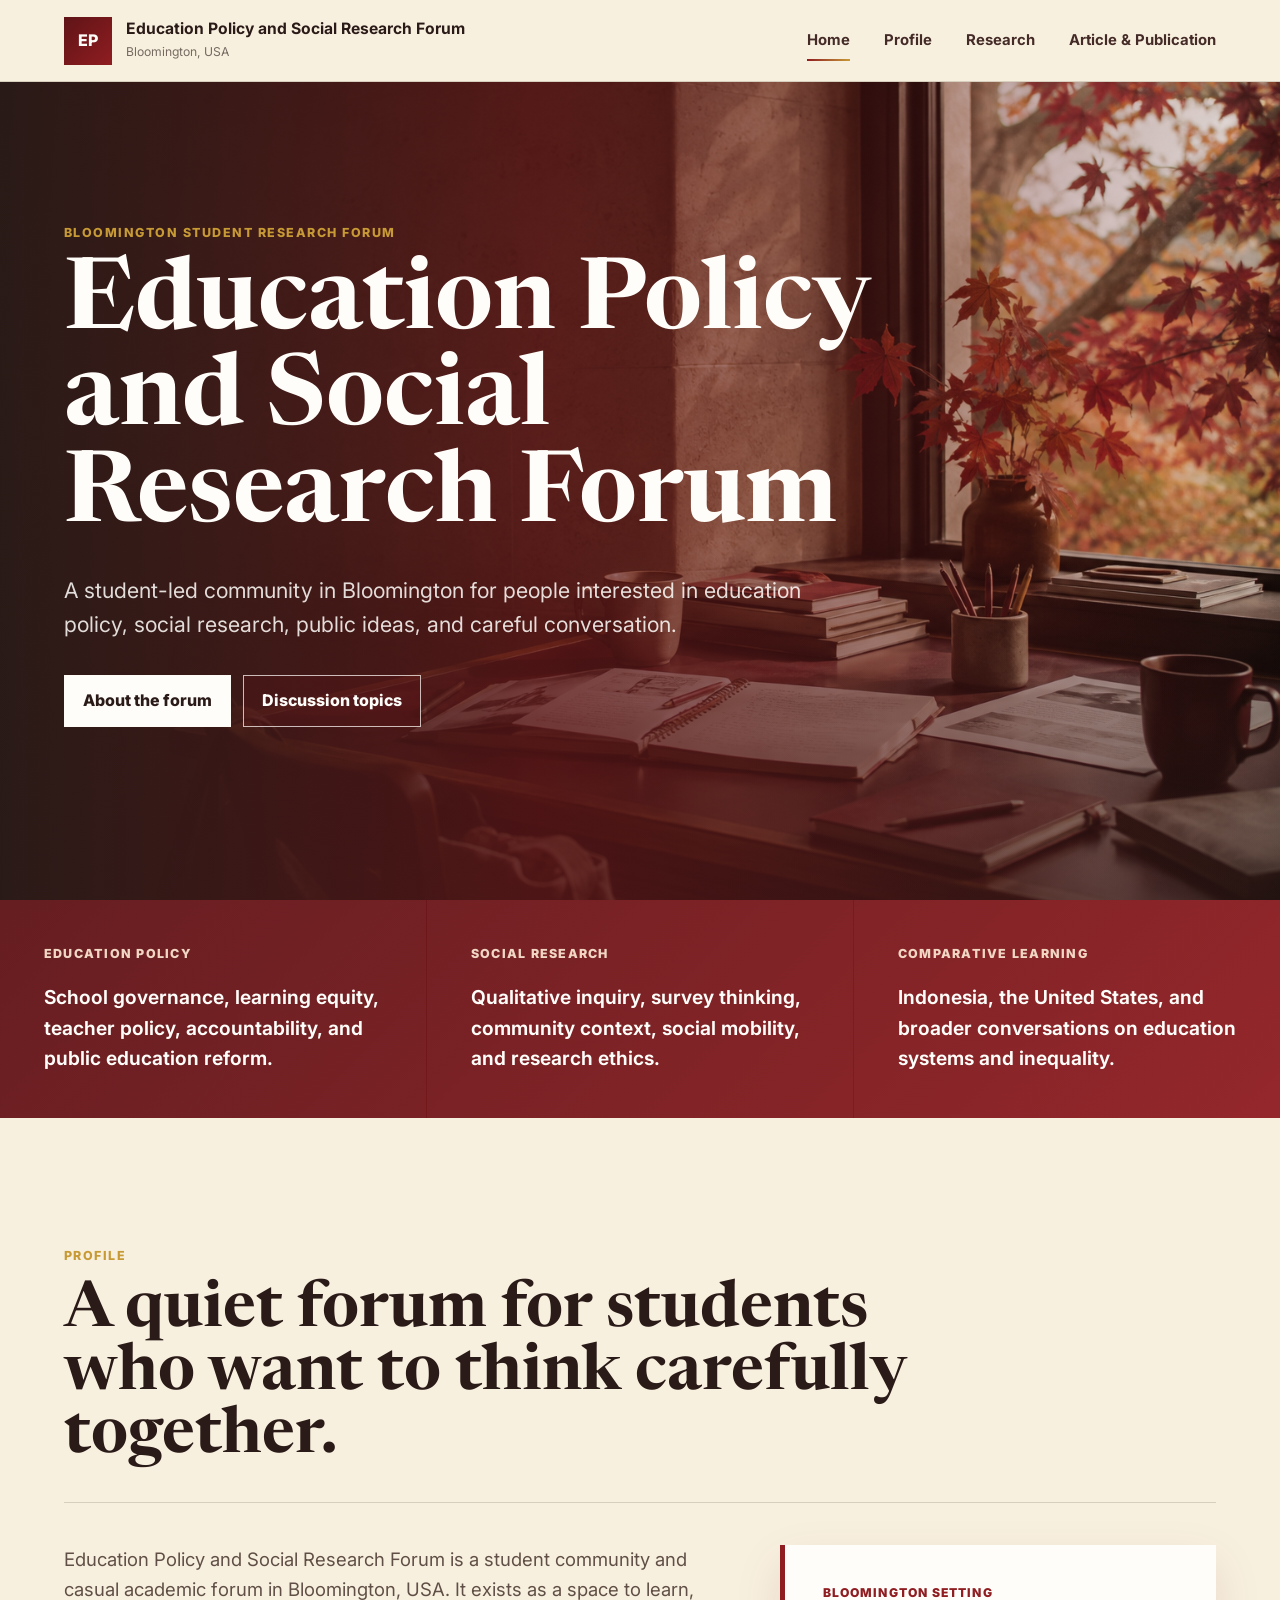
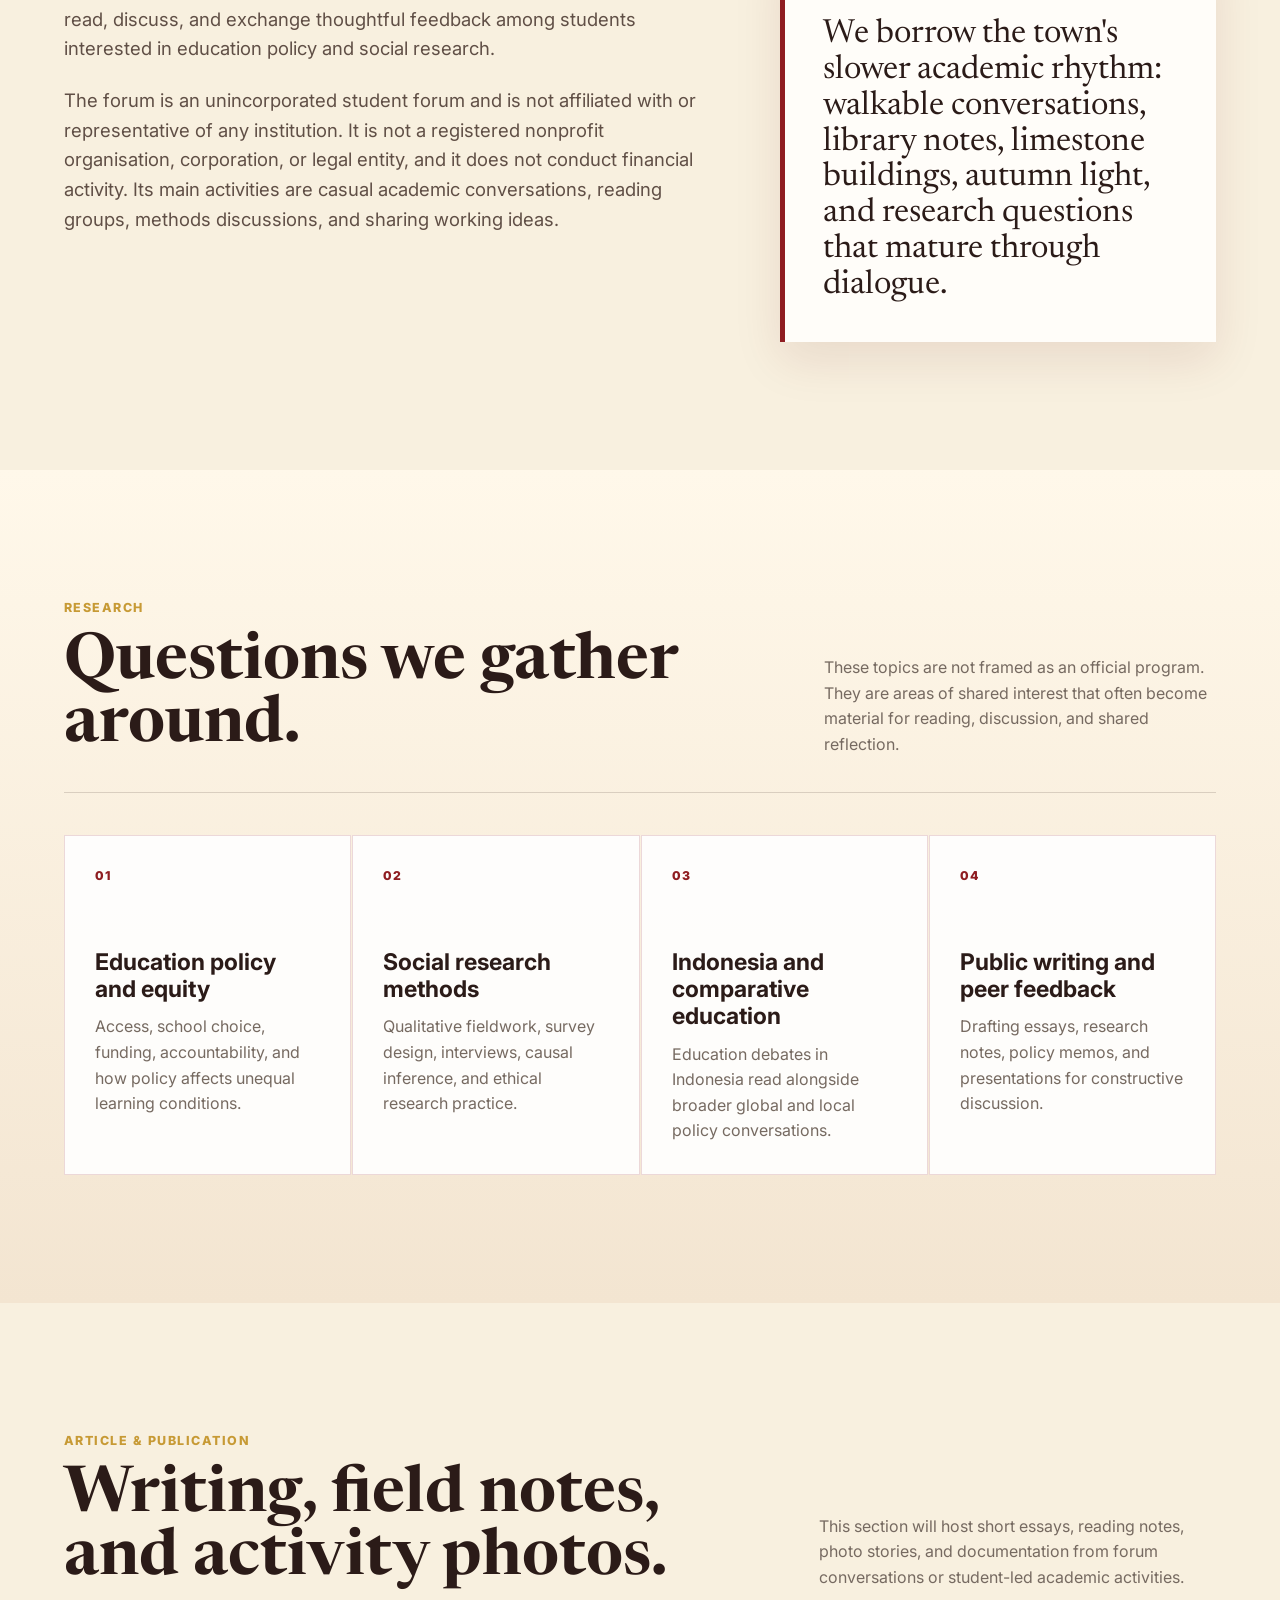
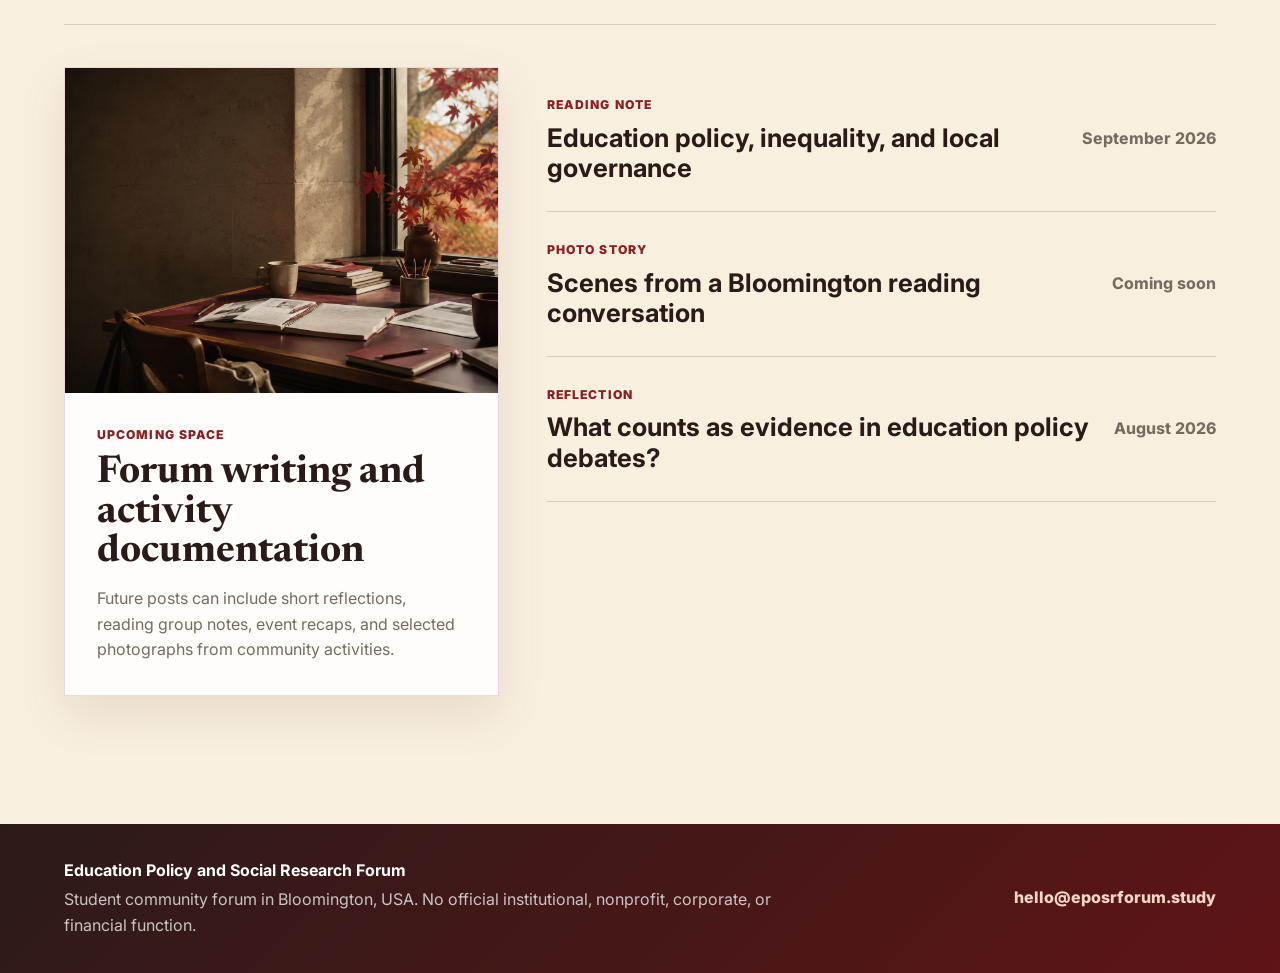
==== commit 2cdb3c98: "Prepare publication section for posts and photos" ====
--- a/index.html
+++ b/index.html
@@ -18,11 +18,11 @@
   </head>
   <body>
     <header class="site-header" data-header>
-      <a class="brand" href="#home" aria-label="Education Policy and Social Research Forum" data-site-title-aria>
+      <a class="brand" href="#home" aria-label="Education Policy and Social Research Forum">
         <span class="brand-mark" aria-hidden="true">EP</span>
         <span>
-          <strong data-site-title>Education Policy and Social Research Forum</strong>
-          <small data-site-location>Bloomington, USA</small>
+          <strong>Education Policy and Social Research Forum</strong>
+          <small>Bloomington, USA</small>
         </span>
       </a>
 
@@ -46,20 +46,20 @@
         </div>
         <div class="hero-overlay"></div>
         <div class="hero-content">
-          <p class="section-kicker" data-hero-kicker>Bloomington student research forum</p>
-          <h1 data-hero-title>Education Policy and Social Research Forum</h1>
-          <p class="hero-lede" data-hero-lead>
+          <p class="section-kicker">Bloomington student research forum</p>
+          <h1>Education Policy and Social Research Forum</h1>
+          <p class="hero-lede">
             A student-led community in Bloomington for people interested in education policy,
             social research, public ideas, and careful conversation.
           </p>
           <div class="hero-actions" aria-label="Primary links">
-            <a class="button primary" href="#profile" data-primary-action>About the forum</a>
-            <a class="button secondary" href="#research" data-secondary-action>Discussion topics</a>
-          </div>
-        </div>
-      </section>
-
-      <section class="status-band" aria-label="Forum focus areas" data-focus-list>
+            <a class="button primary" href="#profile">About the forum</a>
+            <a class="button secondary" href="#research">Discussion topics</a>
+          </div>
+        </div>
+      </section>
+
+      <section class="status-band" aria-label="Forum focus areas">
         <article>
           <span>Education policy</span>
           <p>School governance, learning equity, teacher policy, accountability, and public education reform.</p>
@@ -76,11 +76,11 @@
 
       <section class="section profile-section" id="profile">
         <div class="section-heading">
-          <p class="section-kicker" data-profile-kicker>Profile</p>
-          <h2 data-profile-title>A quiet forum for students who want to think carefully together.</h2>
+          <p class="section-kicker">Profile</p>
+          <h2>A quiet forum for students who want to think carefully together.</h2>
         </div>
         <div class="profile-layout">
-          <div class="profile-text" data-profile-paragraphs>
+          <div class="profile-text">
             <p>
               Education Policy and Social Research Forum is a student community and
               casual academic forum in Bloomington, USA. It exists as a space to learn, read,
@@ -96,8 +96,8 @@
             </p>
           </div>
           <aside class="profile-note">
-            <span data-profile-note-title>Bloomington setting</span>
-            <p data-profile-note-body>
+            <span>Bloomington setting</span>
+            <p>
               We borrow the town's slower academic rhythm: walkable conversations, library
               notes, limestone buildings, autumn light, and research questions that mature
               through dialogue.
@@ -109,16 +109,16 @@
       <section class="section research-section" id="research">
         <div class="section-heading split">
           <div>
-            <p class="section-kicker" data-research-kicker>Research</p>
-            <h2 data-research-title>Questions we gather around.</h2>
-          </div>
-          <p data-research-intro>
+            <p class="section-kicker">Research</p>
+            <h2>Questions we gather around.</h2>
+          </div>
+          <p>
             These topics are not framed as an official program. They are areas of shared
             interest that often become material for reading, discussion, and shared reflection.
           </p>
         </div>
 
-        <div class="research-grid" data-research-list>
+        <div class="research-grid">
           <article class="research-card">
             <span>01</span>
             <h3>Education policy and equity</h3>
@@ -145,47 +145,63 @@
       <section class="section publication-section" id="publication">
         <div class="publication-head">
           <div>
-            <p class="section-kicker" data-publication-kicker>Article & Publication</p>
-            <h2 data-publication-title>Notes, reading lists, and working drafts.</h2>
-          </div>
-          <p data-publication-intro>
-            Materials listed here are informal community outputs. They are shared for learning
-            and discussion, not as institutional reports or paid products.
+            <p class="section-kicker">Article & Publication</p>
+            <h2>Writing, field notes, and activity photos.</h2>
+          </div>
+          <p>
+            This section will host short essays, reading notes, photo stories, and documentation
+            from forum conversations or student-led academic activities.
           </p>
         </div>
 
-        <div class="publication-list" data-publication-list>
-          <article class="publication-item">
+        <div class="publication-grid">
+          <article class="publication-feature">
+            <div class="publication-photo" aria-hidden="true">
+              <img src="assets/bloomington-study-hero.png" alt="">
+            </div>
             <div>
-              <span>Reading list</span>
-              <h3>Education policy, inequality, and local governance</h3>
+              <span>Upcoming space</span>
+              <h3>Forum writing and activity documentation</h3>
+              <p>
+                Future posts can include short reflections, reading group notes, event recaps,
+                and selected photographs from community activities.
+              </p>
             </div>
-            <time datetime="2026-09">September 2026</time>
-          </article>
-          <article class="publication-item">
-            <div>
-              <span>Discussion note</span>
-              <h3>What counts as evidence in education policy debates?</h3>
-            </div>
-            <time datetime="2026-08">August 2026</time>
-          </article>
-          <article class="publication-item">
-            <div>
-              <span>Working draft</span>
-              <h3>Thinking comparatively about Indonesian schooling and social mobility</h3>
-            </div>
-            <time datetime="2026-07">July 2026</time>
-          </article>
+          </article>
+
+          <div class="publication-list">
+            <article class="publication-item">
+              <div>
+                <span>Reading note</span>
+                <h3>Education policy, inequality, and local governance</h3>
+              </div>
+              <time datetime="2026-09">September 2026</time>
+            </article>
+            <article class="publication-item">
+              <div>
+                <span>Photo story</span>
+                <h3>Scenes from a Bloomington reading conversation</h3>
+              </div>
+              <time datetime="2026-09">Coming soon</time>
+            </article>
+            <article class="publication-item">
+              <div>
+                <span>Reflection</span>
+                <h3>What counts as evidence in education policy debates?</h3>
+              </div>
+              <time datetime="2026-08">August 2026</time>
+            </article>
+          </div>
         </div>
       </section>
     </main>
 
     <footer class="site-footer">
       <div>
-        <strong data-footer-title>Education Policy and Social Research Forum</strong>
-        <p data-footer-note>Student community forum in Bloomington, USA. No official institutional, nonprofit, corporate, or financial function.</p>
+        <strong>Education Policy and Social Research Forum</strong>
+        <p>Student community forum in Bloomington, USA. No official institutional, nonprofit, corporate, or financial function.</p>
       </div>
-      <a href="mailto:hello@eposrforum.study" data-footer-email>hello@eposrforum.study</a>
+      <a href="mailto:hello@eposrforum.study">hello@eposrforum.study</a>
     </footer>
 
     <script src="script.js"></script>
--- a/styles.css
+++ b/styles.css
@@ -396,6 +396,56 @@
   border-top: 0;
 }
 
+.publication-grid {
+  display: grid;
+  gap: clamp(24px, 4vw, 48px);
+  grid-template-columns: minmax(320px, 0.65fr) minmax(0, 1fr);
+  margin-top: 42px;
+}
+
+.publication-feature {
+  background: var(--white);
+  border: 1px solid rgba(143, 29, 33, 0.16);
+  box-shadow: 0 18px 45px rgba(95, 20, 23, 0.1);
+}
+
+.publication-photo {
+  aspect-ratio: 4 / 3;
+  background: var(--cream-strong);
+  overflow: hidden;
+}
+
+.publication-photo img {
+  height: 100%;
+  object-fit: cover;
+  width: 100%;
+}
+
+.publication-feature > div:last-child {
+  padding: clamp(22px, 3vw, 32px);
+}
+
+.publication-feature span {
+  color: var(--crimson);
+  display: block;
+  font-size: 0.76rem;
+  font-weight: 850;
+  letter-spacing: 0.09em;
+  text-transform: uppercase;
+}
+
+.publication-feature h3 {
+  font-family: Newsreader, Georgia, serif;
+  font-size: clamp(1.7rem, 3vw, 2.6rem);
+  line-height: 1.02;
+  margin: 10px 0 0;
+}
+
+.publication-feature p {
+  color: var(--muted);
+  margin: 14px 0 0;
+}
+
 .publication-item {
   align-items: center;
   border-bottom: 1px solid var(--line);
@@ -527,6 +577,7 @@
   .profile-layout,
   .section-heading.split,
   .publication-head,
+  .publication-grid,
   .research-grid {
     grid-template-columns: 1fr;
   }
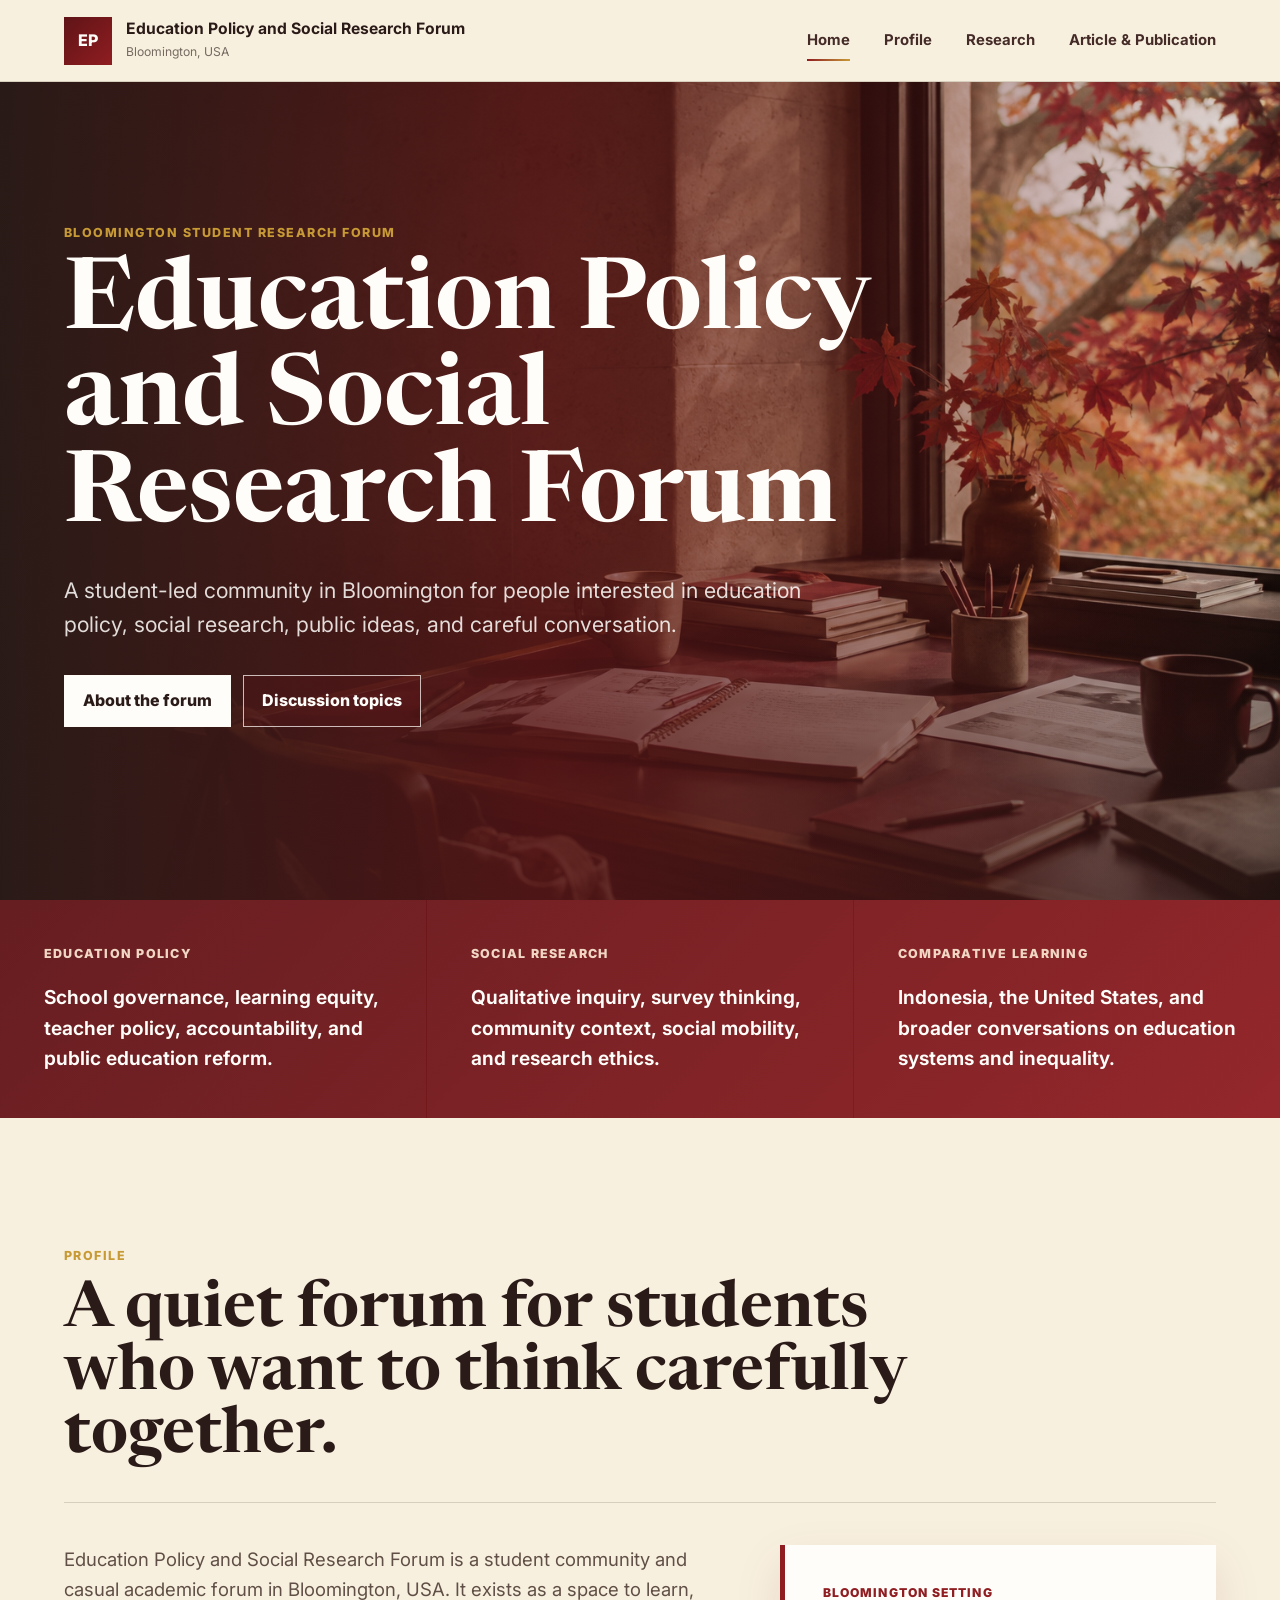
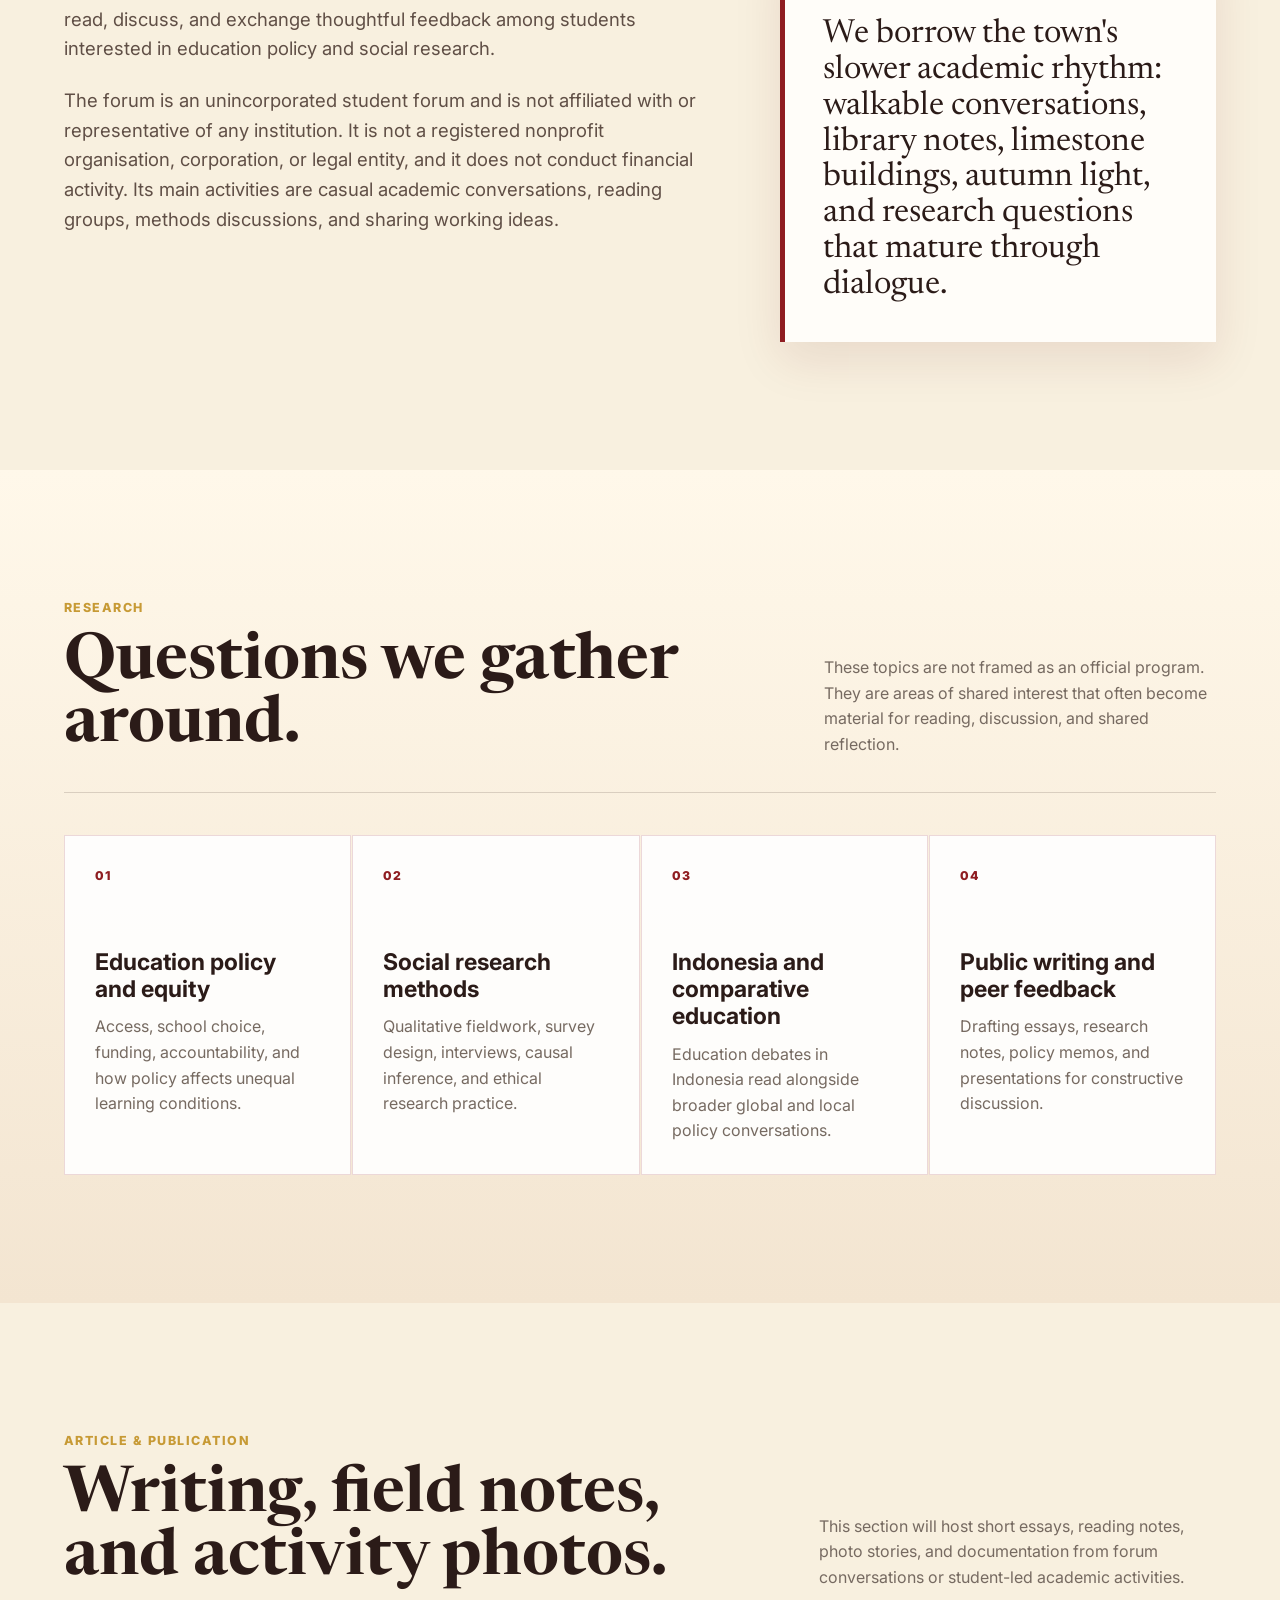
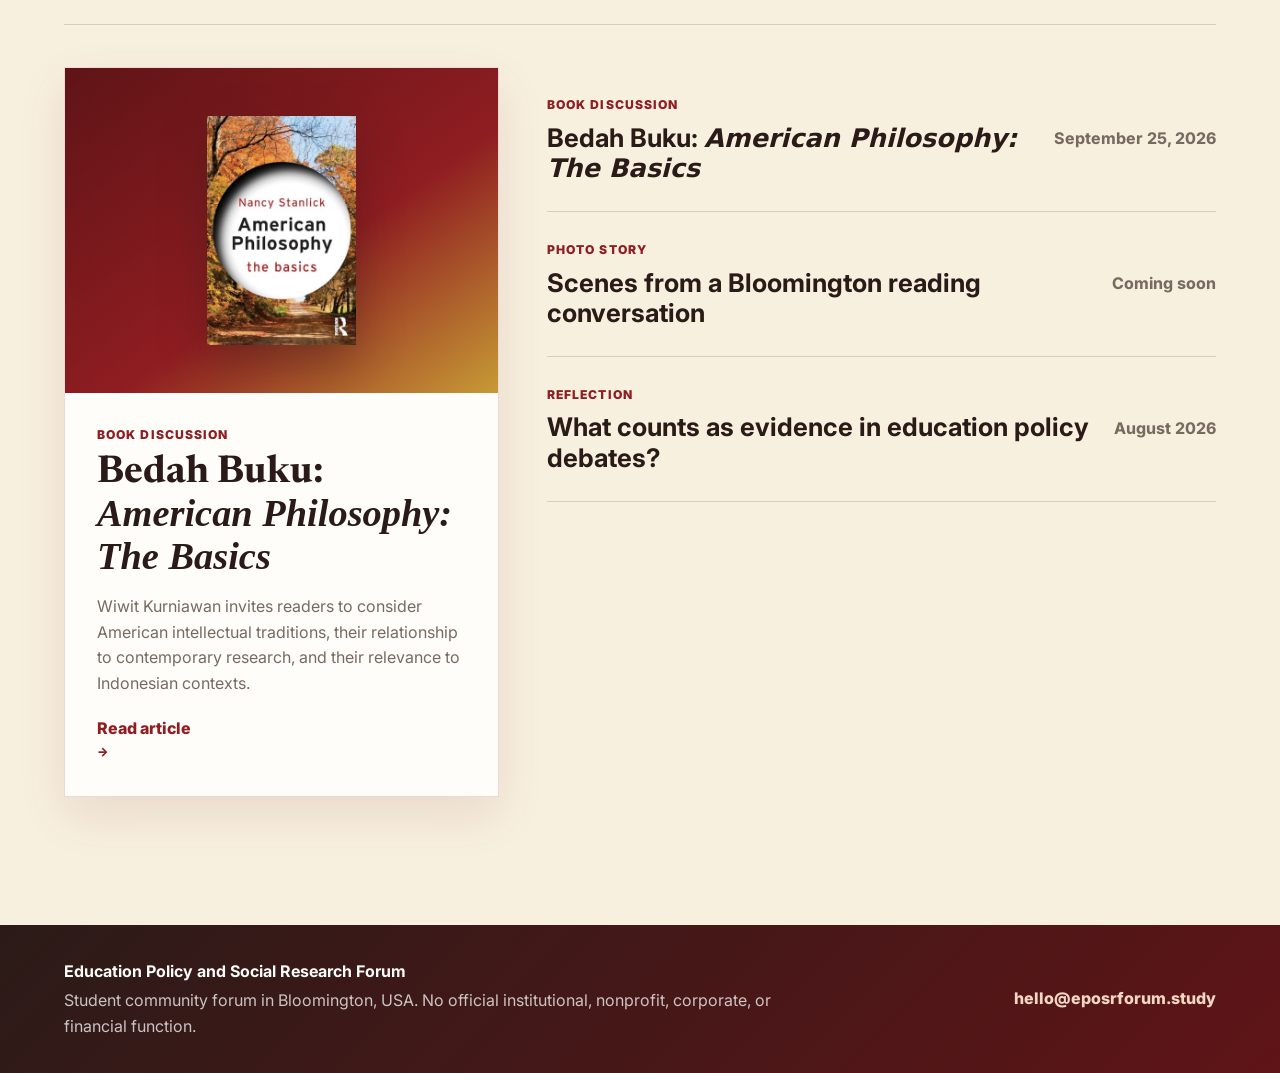
==== commit 373c6d16: "Publish American Philosophy book discussion" ====
--- a/index.html
+++ b/index.html
@@ -156,26 +156,27 @@
 
         <div class="publication-grid">
           <article class="publication-feature">
-            <div class="publication-photo" aria-hidden="true">
-              <img src="assets/bloomington-study-hero.png" alt="">
-            </div>
+            <a class="publication-photo book-cover-feature" href="articles/american-philosophy-the-basics.html">
+              <img src="assets/american-philosophy-cover.png" alt="Cover of American Philosophy: The Basics by Nancy A. Stanlick">
+            </a>
             <div>
-              <span>Upcoming space</span>
-              <h3>Forum writing and activity documentation</h3>
+              <span>Book discussion</span>
+              <h3><a href="articles/american-philosophy-the-basics.html">Bedah Buku: <em>American Philosophy: The Basics</em></a></h3>
               <p>
-                Future posts can include short reflections, reading group notes, event recaps,
-                and selected photographs from community activities.
+                Wiwit Kurniawan invites readers to consider American intellectual traditions,
+                their relationship to contemporary research, and their relevance to Indonesian contexts.
               </p>
+              <a class="text-link" href="articles/american-philosophy-the-basics.html">Read article <span aria-hidden="true">&rarr;</span></a>
             </div>
           </article>
 
           <div class="publication-list">
             <article class="publication-item">
               <div>
-                <span>Reading note</span>
-                <h3>Education policy, inequality, and local governance</h3>
+                <span>Book discussion</span>
+                <h3><a href="articles/american-philosophy-the-basics.html">Bedah Buku: <em>American Philosophy: The Basics</em></a></h3>
               </div>
-              <time datetime="2026-09">September 2026</time>
+              <time datetime="2026-09-25">September 25, 2026</time>
             </article>
             <article class="publication-item">
               <div>
--- a/styles.css
+++ b/styles.css
@@ -421,6 +421,21 @@
   width: 100%;
 }
 
+.publication-photo.book-cover-feature {
+  align-items: center;
+  background: linear-gradient(145deg, var(--crimson-deep), var(--crimson) 58%, var(--gold));
+  display: flex;
+  justify-content: center;
+  padding: clamp(24px, 4vw, 48px);
+}
+
+.publication-photo.book-cover-feature img {
+  box-shadow: 0 18px 42px rgba(43, 27, 24, 0.35);
+  height: min(100%, 430px);
+  object-fit: contain;
+  width: auto;
+}
+
 .publication-feature > div:last-child {
   padding: clamp(22px, 3vw, 32px);
 }
@@ -446,6 +461,19 @@
   margin: 14px 0 0;
 }
 
+.text-link {
+  color: var(--crimson);
+  display: inline-block;
+  font-weight: 800;
+  margin-top: 20px;
+}
+
+.publication-feature h3 a:hover,
+.publication-item h3 a:hover,
+.text-link:hover {
+  color: var(--crimson);
+}
+
 .publication-item {
   align-items: center;
   border-bottom: 1px solid var(--line);
@@ -486,6 +514,110 @@
 .site-footer a {
   color: #f1d6c4;
   font-weight: 800;
+}
+
+.article-header {
+  position: relative;
+}
+
+.back-link {
+  color: var(--crimson-deep);
+  font-size: 0.9rem;
+  font-weight: 800;
+}
+
+.article-page {
+  background: var(--white);
+}
+
+.article-intro {
+  align-items: center;
+  background: linear-gradient(135deg, #fff8ea, var(--cream-strong));
+  display: grid;
+  gap: clamp(44px, 8vw, 110px);
+  grid-template-columns: minmax(0, 1fr) minmax(260px, 0.38fr);
+  padding: clamp(64px, 9vw, 120px) clamp(20px, 8vw, 128px);
+}
+
+.article-intro h1 {
+  color: var(--ink);
+  font-size: clamp(3rem, 6.4vw, 6.5rem);
+  max-width: 980px;
+}
+
+.article-deck {
+  color: #604f46;
+  font-size: clamp(1.08rem, 1.7vw, 1.35rem);
+  margin: 26px 0 0;
+  max-width: 780px;
+}
+
+.book-details {
+  border-top: 1px solid var(--line);
+  display: grid;
+  gap: 20px;
+  grid-template-columns: repeat(3, minmax(0, 1fr));
+  margin: 38px 0 0;
+  padding-top: 24px;
+}
+
+.book-details dt {
+  color: var(--crimson);
+  font-size: 0.74rem;
+  font-weight: 850;
+  letter-spacing: 0.08em;
+  text-transform: uppercase;
+}
+
+.book-details dd {
+  font-weight: 700;
+  margin: 5px 0 0;
+}
+
+.article-cover {
+  margin: 0;
+}
+
+.article-cover img {
+  box-shadow: 0 24px 58px rgba(95, 20, 23, 0.24);
+  display: block;
+  margin: 0 auto;
+  max-height: 540px;
+  max-width: 100%;
+  width: auto;
+}
+
+.article-cover figcaption {
+  color: var(--muted);
+  font-size: 0.78rem;
+  line-height: 1.45;
+  margin: 14px auto 0;
+  max-width: 330px;
+}
+
+.article-body {
+  color: #493b34;
+  font-family: Newsreader, Georgia, serif;
+  font-size: clamp(1.22rem, 1.75vw, 1.52rem);
+  line-height: 1.62;
+  margin: 0 auto;
+  max-width: 850px;
+  padding: clamp(70px, 10vw, 128px) 20px;
+}
+
+.article-body p {
+  margin: 0;
+}
+
+.article-body p + p {
+  margin-top: 1.35em;
+}
+
+.article-opening {
+  color: var(--crimson-deep);
+  font-size: clamp(1.55rem, 2.6vw, 2.15rem);
+  font-weight: 650;
+  line-height: 1.28;
 }
 
 @media (max-width: 1060px) {
@@ -578,8 +710,13 @@
   .section-heading.split,
   .publication-head,
   .publication-grid,
+  .article-intro,
   .research-grid {
     grid-template-columns: 1fr;
+  }
+
+  .article-cover {
+    max-width: 340px;
   }
 
   .status-band article {
@@ -613,6 +750,22 @@
 
   .brand strong {
     max-width: 190px;
+  }
+
+  .article-header .brand strong {
+    display: none;
+  }
+
+  .article-header .brand {
+    min-width: auto;
+  }
+
+  .back-link {
+    font-size: 0.82rem;
+  }
+
+  .book-details {
+    grid-template-columns: 1fr;
   }
 
   .button {
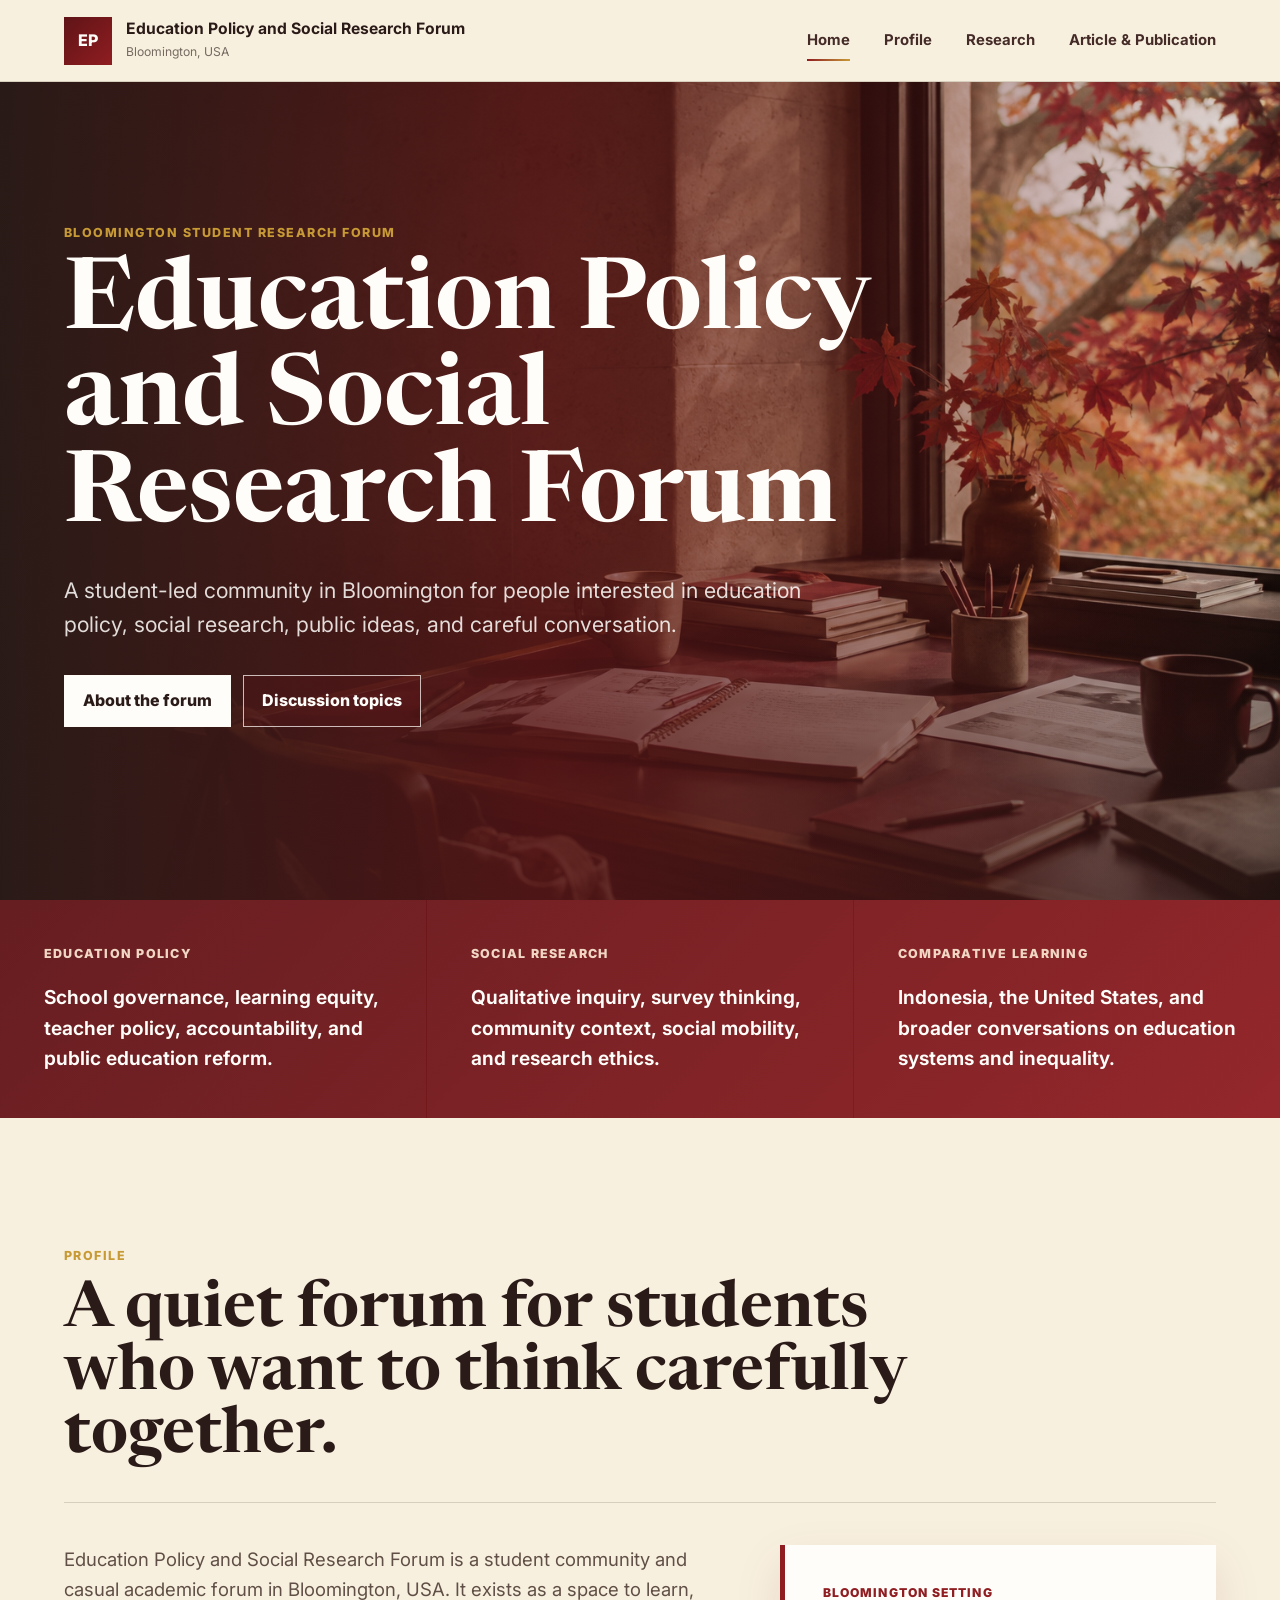
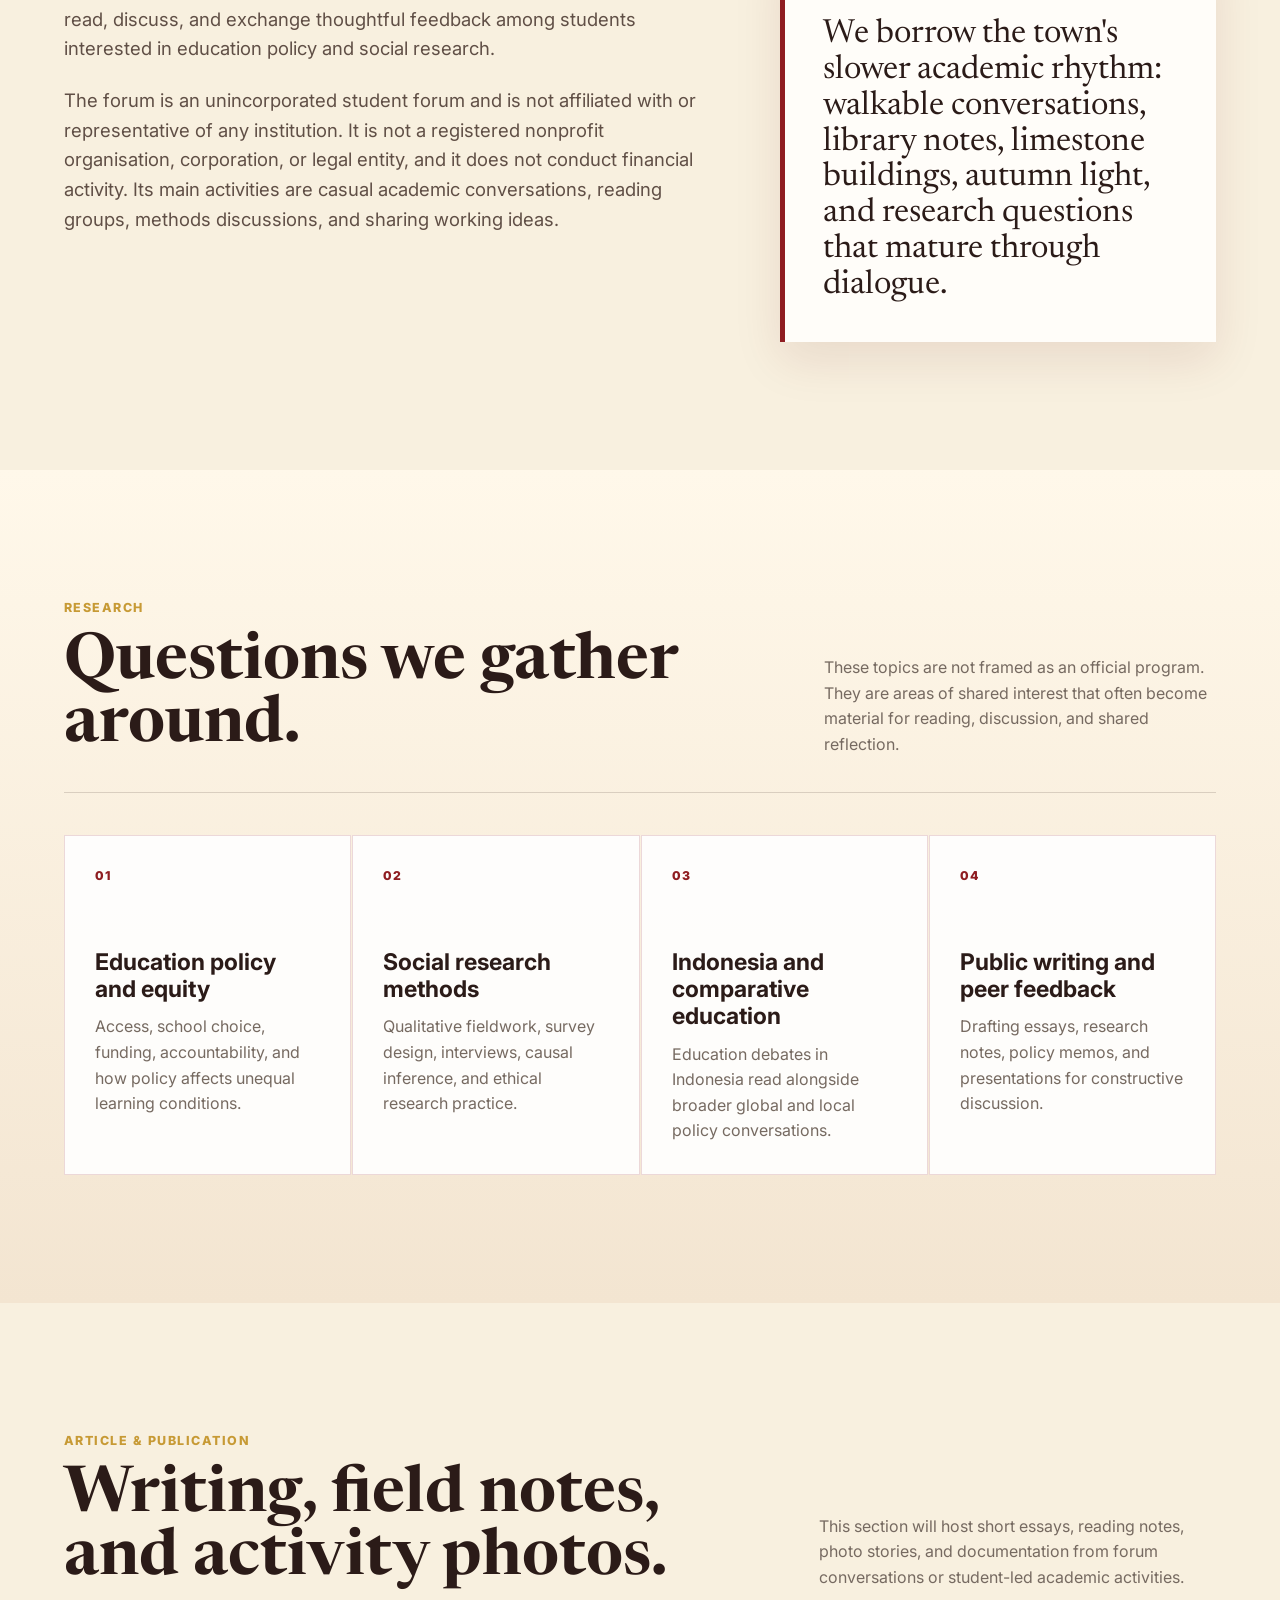
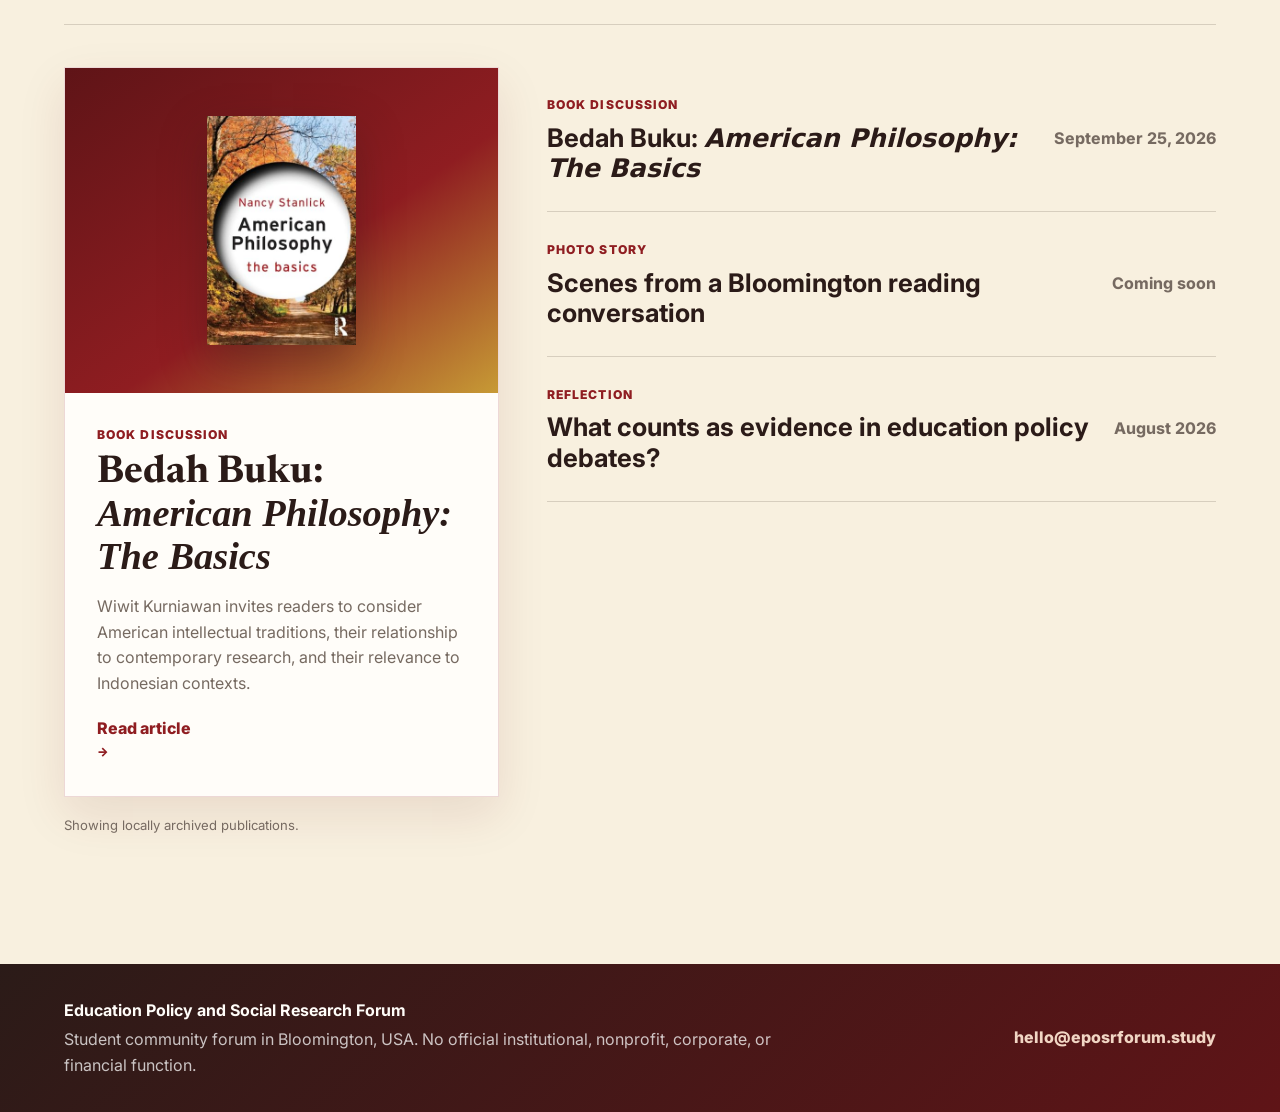
==== commit f994d004: "Integrate WordPress as headless CMS" ====
--- a/index.html
+++ b/index.html
@@ -154,7 +154,7 @@
           </p>
         </div>
 
-        <div class="publication-grid">
+        <div class="publication-grid" data-wordpress-publications>
           <article class="publication-feature">
             <a class="publication-photo book-cover-feature" href="articles/american-philosophy-the-basics.html">
               <img src="assets/american-philosophy-cover.png" alt="Cover of American Philosophy: The Basics by Nancy A. Stanlick">
@@ -194,6 +194,7 @@
             </article>
           </div>
         </div>
+        <p class="publication-status" data-wordpress-status aria-live="polite"></p>
       </section>
     </main>
 
@@ -206,5 +207,6 @@
     </footer>
 
     <script src="script.js"></script>
+    <script src="wordpress.js"></script>
   </body>
 </html>
--- a/styles.css
+++ b/styles.css
@@ -396,6 +396,12 @@
   border-top: 0;
 }
 
+.publication-status {
+  color: var(--muted);
+  font-size: 0.82rem;
+  margin: 18px 0 0;
+}
+
 .publication-grid {
   display: grid;
   gap: clamp(24px, 4vw, 48px);
@@ -618,6 +624,93 @@
   font-size: clamp(1.55rem, 2.6vw, 2.15rem);
   font-weight: 650;
   line-height: 1.28;
+}
+
+.article-intro-no-cover {
+  grid-template-columns: minmax(0, 1fr);
+}
+
+.article-intro-no-cover .article-intro-copy {
+  max-width: 1050px;
+}
+
+.article-loading {
+  min-height: 64vh;
+}
+
+.wordpress-content > *:first-child {
+  margin-top: 0;
+}
+
+.wordpress-content h2,
+.wordpress-content h3,
+.wordpress-content h4 {
+  color: var(--ink);
+  font-family: Newsreader, Georgia, serif;
+  line-height: 1.12;
+  margin: 2em 0 0.65em;
+}
+
+.wordpress-content h2 {
+  font-size: clamp(1.8rem, 3vw, 2.5rem);
+}
+
+.wordpress-content h3 {
+  font-size: clamp(1.45rem, 2.3vw, 2rem);
+}
+
+.wordpress-content a {
+  color: var(--crimson);
+  text-decoration: underline;
+  text-decoration-thickness: 1px;
+  text-underline-offset: 3px;
+}
+
+.wordpress-content img,
+.wordpress-content figure,
+.wordpress-content .wp-block-image {
+  height: auto;
+  max-width: 100%;
+}
+
+.wordpress-content figure {
+  margin: 2em 0;
+}
+
+.wordpress-content figcaption {
+  color: var(--muted);
+  font-family: Inter, system-ui, sans-serif;
+  font-size: 0.82rem;
+  margin-top: 8px;
+}
+
+.wordpress-content blockquote {
+  border-left: 4px solid var(--crimson);
+  color: var(--crimson-deep);
+  font-size: 1.18em;
+  margin: 2em 0;
+  padding-left: 1.2em;
+}
+
+.wordpress-content ul,
+.wordpress-content ol {
+  padding-left: 1.25em;
+}
+
+.article-error {
+  margin: 0 auto;
+  max-width: 900px;
+  min-height: 62vh;
+  padding: clamp(80px, 12vw, 150px) 20px;
+}
+
+.article-error h1 {
+  font-size: clamp(3rem, 7vw, 6rem);
+}
+
+.article-error > p:not(.section-kicker) {
+  color: var(--muted);
+  font-size: 1.15rem;
 }
 
 @media (max-width: 1060px) {
